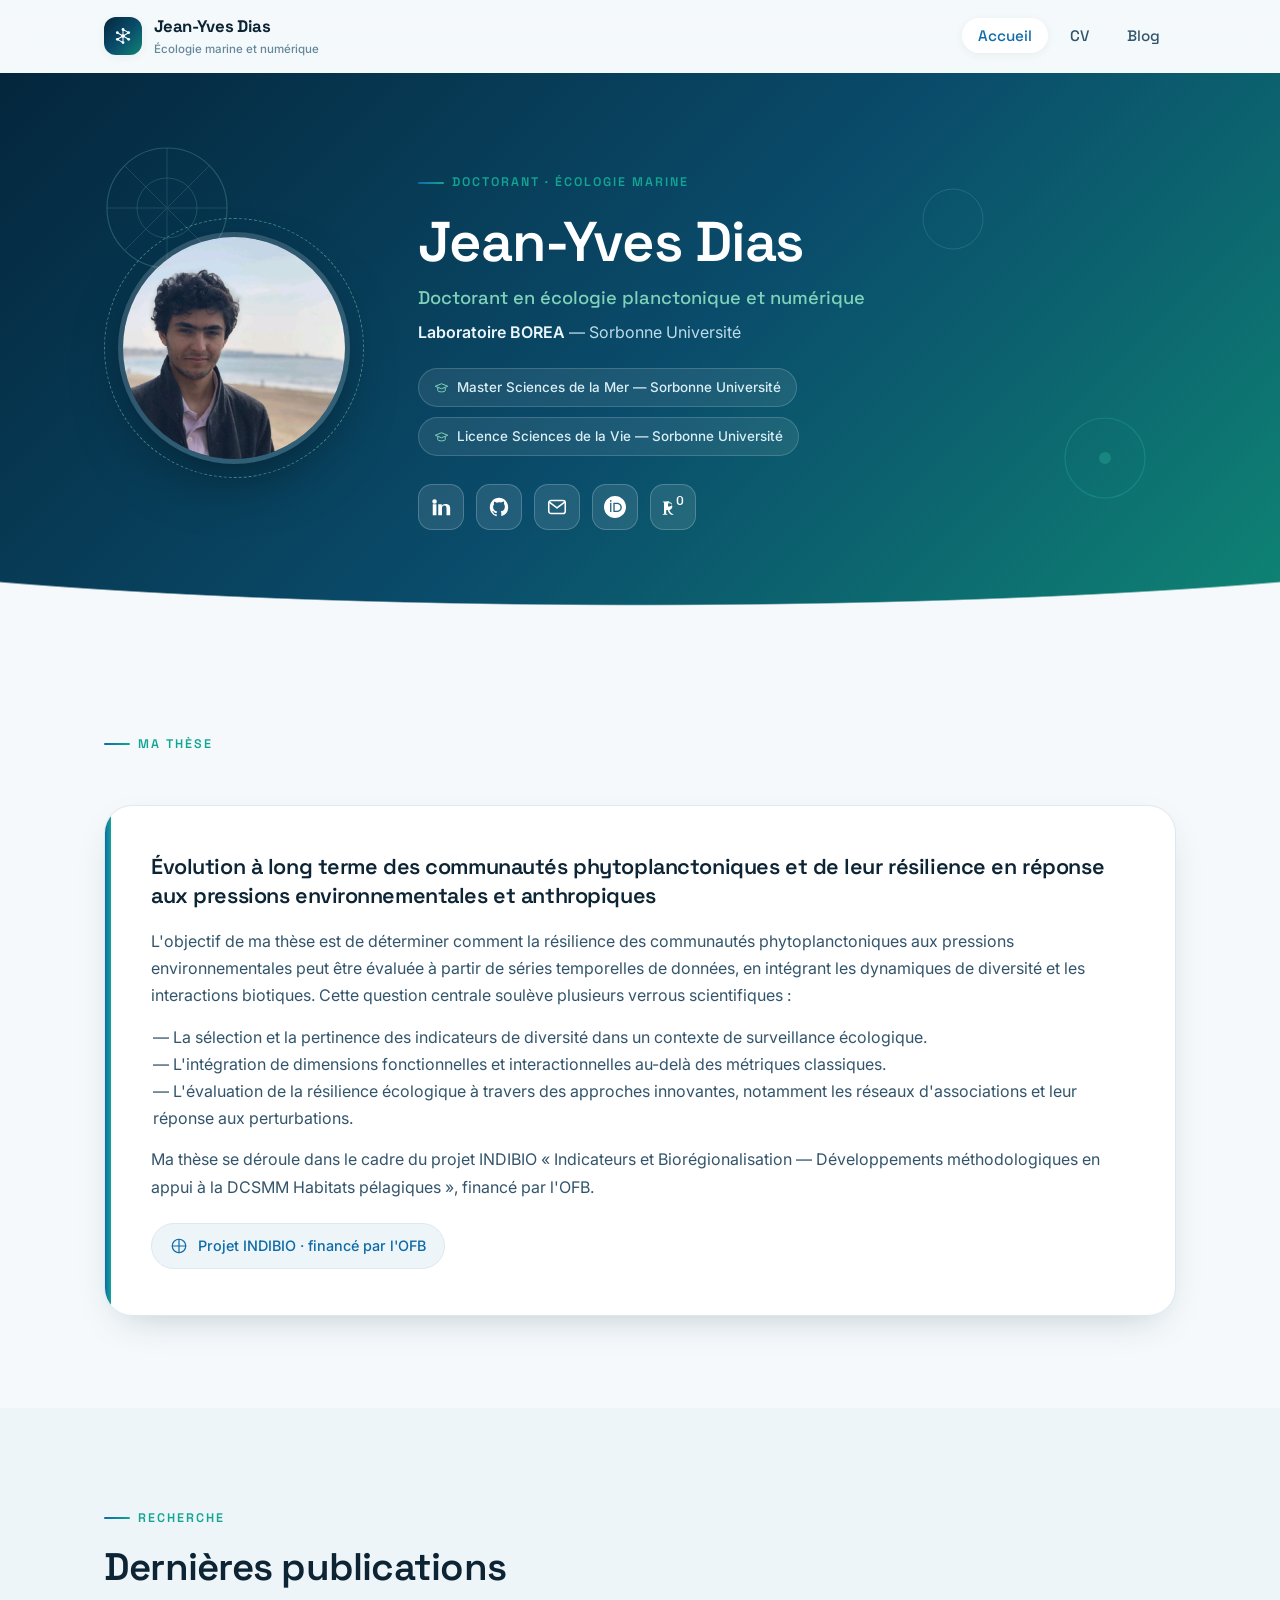
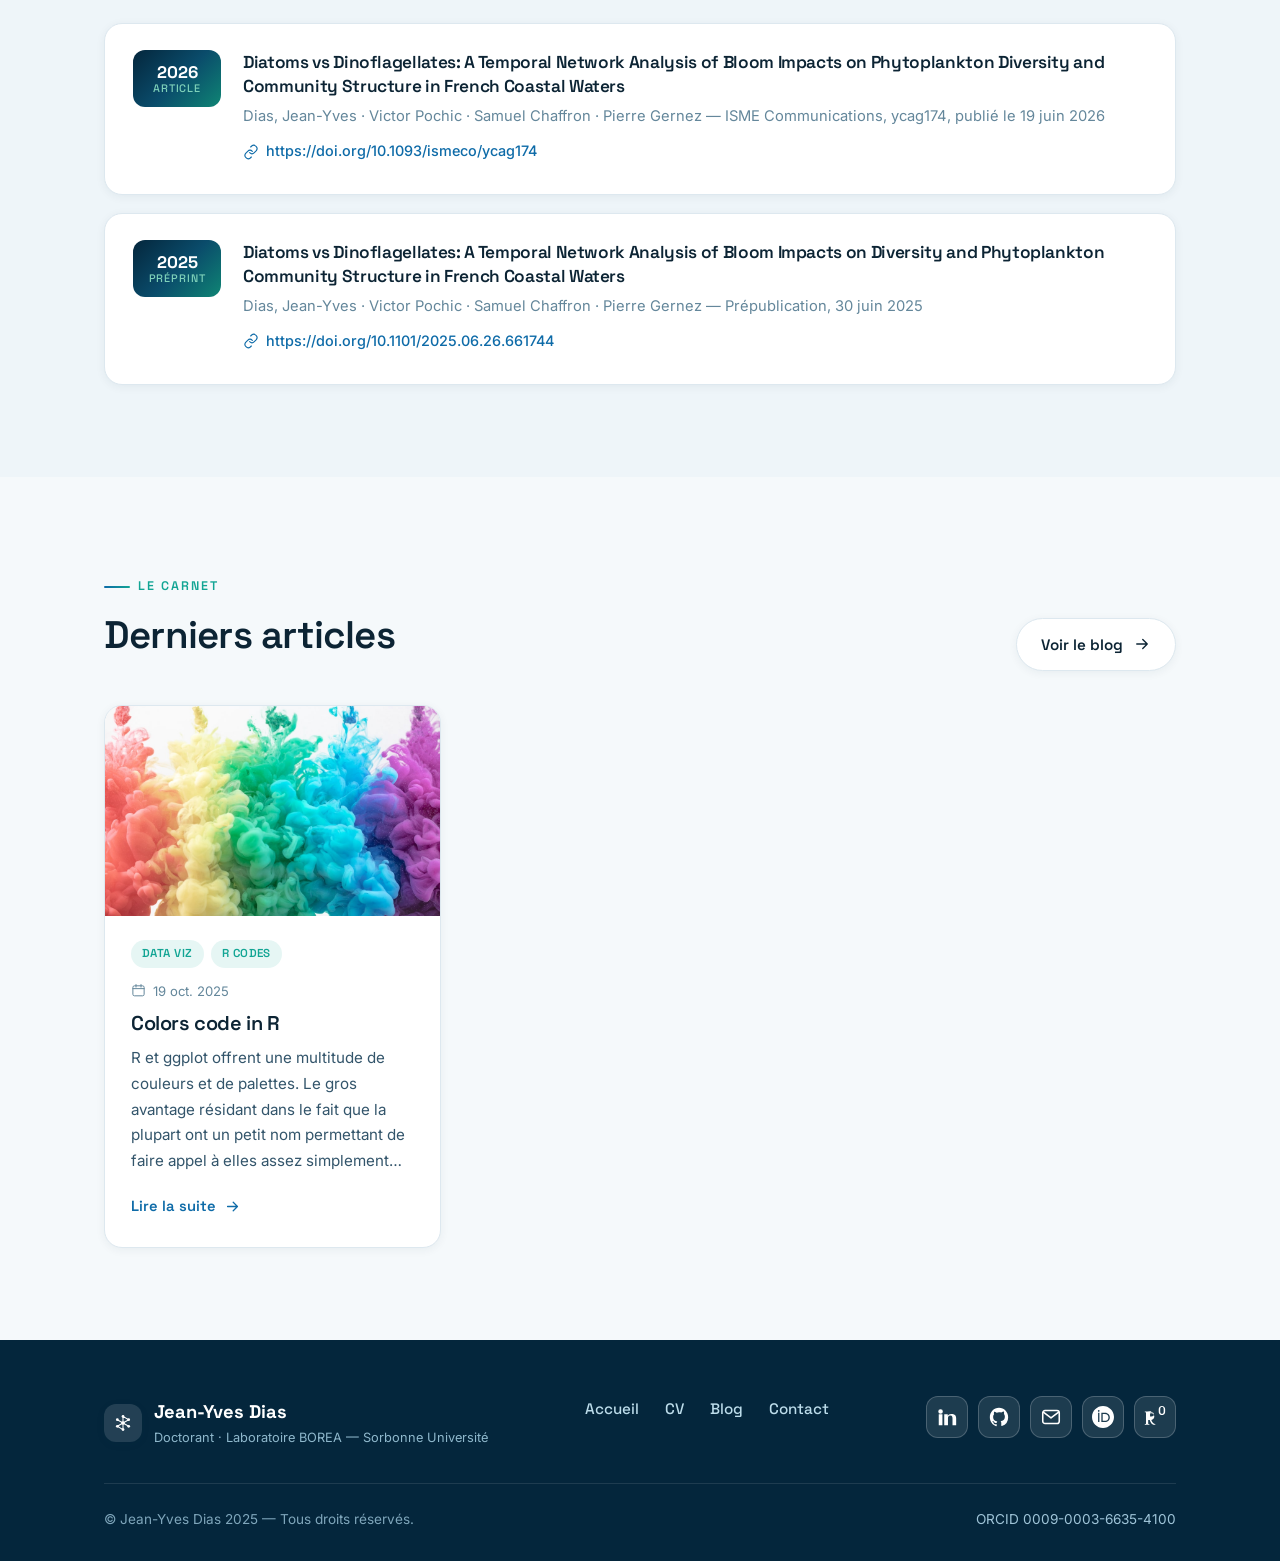
==== index.html @ b1b8c600 "update" ====
<!DOCTYPE html>
<html lang="fr">
<head>
  <meta charset="utf-8">
  <meta name="viewport" content="width=device-width, initial-scale=1.0">
  <title>Jean-Yves Dias — Écologie marine et numérique</title>
  <meta name="description" content="Jean-Yves Dias, doctorant au Laboratoire BOREA (Sorbonne Université). Recherche en écologie du phytoplancton : diversité, résilience et dynamiques des communautés phytoplanctoniques.">
  <meta name="keywords" content="phytoplancton, écologie marine, BOREA, Sorbonne Université, diversité, résilience, DCSMM, INDIBIO">
  <meta name="author" content="Jean-Yves Dias">
  <meta name="theme-color" content="#04263c">
  <meta property="og:title" content="Jean-Yves Dias — Écologie marine et numérique">
  <meta property="og:description" content="Doctorant au Laboratoire BOREA (Sorbonne Université) — écologie du phytoplancton.">
  <meta property="og:type" content="website">
  <meta property="og:image" content="images/Photo_DIAS_JY.png">
  <link rel="icon" href="images/Designer1.png">
  <script>document.documentElement.className = 'js';</script>
  <link rel="stylesheet" href="style.css">
  <script src="script.js" defer></script>
  <script type="application/ld+json">
  {
    "@context": "https://schema.org",
    "@type": "Person",
    "name": "Jean-Yves Dias",
    "jobTitle": "Doctorant en écologie planctonique et numérique",
    "affiliation": { "@type": "Organization", "name": "Laboratoire BOREA — Sorbonne Université" },
    "url": "https://orcid.org/0009-0003-6635-4100",
    "sameAs": [
      "https://www.linkedin.com/in/jean-yves-dias/",
      "https://www.researchgate.net/profile/Jean-Yves-Dias",
      "https://github.com/J-YDi",
      "https://orcid.org/0009-0003-6635-4100"
    ]
  }
  </script>
</head>
<body data-lang="fr">
  <!-- ===== Header ===== -->
  <header class="site-header">
    <div class="container">
      <nav class="nav" aria-label="Navigation principale">
        <a class="brand" href="index.html">
          <span class="brand__mark" aria-hidden="true">
            <svg viewBox="0 0 24 24" fill="none"><path d="M12 12 12 4.8M12 12 18.2 8.4M12 12 18.2 15.6M12 12 12 19.2M12 12 5.8 15.6M12 12 5.8 8.4M12 4.8 18.2 8.4M5.8 15.6 12 19.2" stroke="currentColor" stroke-width="1.1" stroke-linecap="round"/><g fill="currentColor"><circle cx="12" cy="12" r="2"/><circle cx="12" cy="4.8" r="1.5"/><circle cx="18.2" cy="8.4" r="1.5"/><circle cx="18.2" cy="15.6" r="1.5"/><circle cx="12" cy="19.2" r="1.5"/><circle cx="5.8" cy="15.6" r="1.5"/><circle cx="5.8" cy="8.4" r="1.5"/></g></svg>
          </span>
          <span>Jean-Yves Dias<small>Écologie marine et numérique</small></span>
        </a>
        <ul class="nav__links">
          <li><a href="index.html" class="is-active">Accueil</a></li>
          <li><a href="CV.html">CV</a></li>
          <li><a href="Accueil-Blog.html">Blog</a></li>
        </ul>
        <button class="nav__toggle" aria-label="Ouvrir le menu" aria-expanded="false"><span></span></button>
      </nav>
    </div>
  </header>

  <!-- ===== Hero ===== -->
  <section class="hero">
    <div class="hero__deco" aria-hidden="true">
      <svg width="180" height="180" viewBox="0 0 180 180" style="top:8%;left:6%"><circle cx="90" cy="90" r="60" fill="none" stroke="#7fd1b9" stroke-width="1.2" opacity=".5"/><circle cx="90" cy="90" r="30" fill="none" stroke="#7fd1b9" stroke-width="1" opacity=".4"/><g stroke="#7fd1b9" stroke-width="1" opacity=".35"><line x1="90" y1="30" x2="90" y2="150"/><line x1="30" y1="90" x2="150" y2="90"/><line x1="48" y1="48" x2="132" y2="132"/><line x1="132" y1="48" x2="48" y2="132"/></g></svg>
      <svg width="120" height="120" viewBox="0 0 120 120" style="top:58%;right:9%"><circle cx="60" cy="60" r="40" fill="none" stroke="#3fc9b6" stroke-width="1.2" opacity=".45"/><circle cx="60" cy="60" r="6" fill="#3fc9b6" opacity=".5"/></svg>
      <svg width="90" height="90" viewBox="0 0 90 90" style="top:18%;right:22%"><circle cx="45" cy="45" r="30" fill="none" stroke="#bcdcea" stroke-width="1" opacity=".3"/></svg>
    </div>
    <div class="container">
      <div class="hero-profile">
        <div class="hero-avatar">
          <span class="hero-avatar__ring" aria-hidden="true"></span>
          <img src="images/Photo_DIAS_JY.png" alt="Portrait de Jean-Yves Dias">
        </div>
        <div>
          <p class="eyebrow">Doctorant · Écologie marine</p>
          <h1 class="hero-name">Jean-Yves Dias</h1>
          <p class="hero-role">Doctorant en écologie planctonique et numérique</p>
          <p class="hero-affil"><strong>Laboratoire BOREA</strong> — Sorbonne Université</p>

          <div class="hero-badges">
            <span class="pill"><svg viewBox="0 0 24 24" fill="none"><path d="m22 10-10 4L2 10l10-4 10 4Z" stroke="currentColor" stroke-width="1.6" stroke-linejoin="round"/><path d="M6 12v5c0 1.1 2.7 2 6 2s6-.9 6-2v-5" stroke="currentColor" stroke-width="1.6" stroke-linejoin="round"/></svg>Master Sciences de la Mer — Sorbonne Université</span>
            <span class="pill"><svg viewBox="0 0 24 24" fill="none"><path d="m22 10-10 4L2 10l10-4 10 4Z" stroke="currentColor" stroke-width="1.6" stroke-linejoin="round"/><path d="M6 12v5c0 1.1 2.7 2 6 2s6-.9 6-2v-5" stroke="currentColor" stroke-width="1.6" stroke-linejoin="round"/></svg>Licence Sciences de la Vie — Sorbonne Université</span>
          </div>

          <div class="socials">
            <a class="social" href="https://www.linkedin.com/in/jean-yves-dias/" target="_blank" rel="noopener" aria-label="LinkedIn">
              <svg viewBox="0 0 24 24" fill="currentColor"><path d="M4.98 3.5a2.5 2.5 0 1 1 0 5 2.5 2.5 0 0 1 0-5ZM3 9h4v12H3V9Zm6 0h3.8v1.7h.05c.53-1 1.83-2.05 3.77-2.05C20.6 8.65 22 10.3 22 13.4V21h-4v-6.9c0-1.65-.03-3.77-2.3-3.77-2.3 0-2.65 1.8-2.65 3.65V21H9V9Z"/></svg>
            </a>
            <a class="social" href="https://github.com/J-YDi" target="_blank" rel="noopener" aria-label="GitHub">
              <svg viewBox="0 0 24 24" fill="currentColor"><path d="M12 2C6.48 2 2 6.58 2 12.25c0 4.53 2.87 8.37 6.84 9.73.5.1.68-.22.68-.49 0-.24-.01-.87-.01-1.71-2.78.62-3.37-1.37-3.37-1.37-.45-1.18-1.11-1.49-1.11-1.49-.91-.64.07-.62.07-.62 1 .07 1.53 1.06 1.53 1.06.89 1.56 2.34 1.11 2.91.85.09-.66.35-1.11.63-1.37-2.22-.26-4.56-1.14-4.56-5.06 0-1.12.39-2.03 1.03-2.75-.1-.26-.45-1.3.1-2.71 0 0 .84-.28 2.75 1.05A9.3 9.3 0 0 1 12 6.84c.85 0 1.71.12 2.51.34 1.91-1.33 2.75-1.05 2.75-1.05.55 1.41.2 2.45.1 2.71.64.72 1.03 1.63 1.03 2.75 0 3.93-2.34 4.79-4.57 5.05.36.32.68.94.68 1.9 0 1.37-.01 2.48-.01 2.82 0 .27.18.6.69.49A10.02 10.02 0 0 0 22 12.25C22 6.58 17.52 2 12 2Z"/></svg>
            </a>
            <a class="social" href="mailto:jean-yves.dias@sorbonne-universite.fr" aria-label="E-mail">
              <svg viewBox="0 0 24 24" fill="none"><rect x="3" y="5" width="18" height="14" rx="2.5" stroke="currentColor" stroke-width="1.7"/><path d="m4 7 8 6 8-6" stroke="currentColor" stroke-width="1.7" stroke-linecap="round" stroke-linejoin="round"/></svg>
            </a>
            <a class="social" href="https://orcid.org/0009-0003-6635-4100" target="_blank" rel="noopener" aria-label="ORCID">
              <svg viewBox="0 0 24 24" fill="currentColor" aria-hidden="true"><path d="M12 0C5.372 0 0 5.372 0 12s5.372 12 12 12 12-5.372 12-12S18.628 0 12 0zM7.369 4.378c.525 0 .947.431.947.947s-.422.947-.947.947a.95.95 0 0 1-.947-.947c0-.525.422-.947.947-.947zm-.722 3.038h1.444v10.041H6.647V7.416zm3.562 0h3.9c3.712 0 5.344 2.653 5.344 5.025 0 2.578-2.016 5.025-5.325 5.025h-3.919V7.416zm1.444 1.303v7.444h2.297c3.272 0 4.022-2.484 4.022-3.722 0-2.016-1.284-3.722-4.097-3.722h-2.222z"/></svg>
            </a>
            <a class="social" href="https://www.researchgate.net/profile/Jean-Yves-Dias?ev=hdr_xprf" target="_blank" rel="noopener" aria-label="ResearchGate">
              <svg viewBox="0 0 24 24" fill="currentColor" aria-hidden="true"><path d="M19.586 0c-.818 0-1.508.19-2.073.565-.563.377-.97.936-1.213 1.68a3.19 3.19 0 0 0-.112.437 8.16 8.16 0 0 0-.078.53 8.6 8.6 0 0 0-.05.727c-.01.282-.013.621-.013 1.016 0 .396.004.735.014 1.017.01.281.027.523.05.727.023.203.049.38.078.529.029.15.066.295.112.437.243.744.65 1.303 1.213 1.68.565.375 1.255.564 2.073.564.786 0 1.46-.19 2.02-.564.563-.377.97-.936 1.213-1.68a3.19 3.19 0 0 0 .112-.437c.03-.149.056-.326.078-.53.023-.203.04-.445.05-.726.01-.282.014-.621.014-1.017 0-.395-.004-.734-.014-1.016a8.6 8.6 0 0 0-.05-.727 8.16 8.16 0 0 0-.078-.53 3.19 3.19 0 0 0-.112-.436c-.243-.744-.65-1.303-1.213-1.68C21.046.189 20.372 0 19.586 0zm0 1.155c.5 0 .885.11 1.16.328.274.218.47.558.577 1.02.04.169.07.36.09.575.02.213.033.462.04.745.007.283.01.607.01.973 0 .366-.003.69-.01.973-.007.283-.02.532-.04.745-.02.215-.05.406-.09.575-.107.462-.303.802-.577 1.02-.275.218-.66.328-1.16.328-.5 0-.885-.11-1.16-.328-.274-.218-.47-.558-.577-1.02a3.4 3.4 0 0 1-.09-.575 12 12 0 0 1-.04-.745 40 40 0 0 1-.01-.973c0-.366.003-.69.01-.973.007-.283.02-.532.04-.745.02-.215.05-.406.09-.575.107-.462.303-.802.577-1.02.275-.218.66-.328 1.16-.328zM8.217 5.836c-1.69 0-3.036.086-4.297.086-1.146 0-2.291 0-3.007-.029l-.028.029v.831c.831.029 1.29.057 1.29.717v11.526c0 .66-.459.688-1.29.717v.831h4.984v-.831c-.831-.029-1.29-.057-1.29-.717V15.31c.516.028 1.204.028 1.663.028.315 1.146.859 2.32 1.518 3.237.802 1.088 1.834 1.949 3.466 1.949.373 0 .802-.057 1.088-.144v-.86c-.171.028-.343.028-.487.028-.859 0-1.518-.487-2.148-1.29-.688-.86-1.29-2.005-1.72-3.036 1.925-.401 3.294-1.632 3.294-3.782 0-2.464-2.005-3.723-4.83-3.723zm-.056.918c1.69 0 2.653.774 2.653 2.32 0 1.547-.917 2.464-2.826 2.464-.545 0-1.06 0-1.376-.029V6.897c.315-.086.888-.143 1.549-.143z"/></svg>
            </a>
          </div>
        </div>
      </div>
    </div>
  </section>

  <!-- ===== Thèse ===== -->
  <section class="section" id="these">
    <div class="container">
      <div class="reveal" style="margin-bottom:34px">
        <p class="eyebrow">Ma thèse</p>
      </div>
      <div class="feature-card reveal">
        <h3>Évolution à long terme des communautés phytoplanctoniques et de leur résilience en réponse aux pressions environnementales et anthropiques</h3>
        <p>L'objectif de ma thèse est de déterminer comment la résilience des communautés phytoplanctoniques aux pressions environnementales peut être évaluée à partir de séries temporelles de données, en intégrant les dynamiques de diversité et les interactions biotiques. Cette question centrale soulève plusieurs verrous scientifiques :</p>
        <p style="margin-left:2px">— La sélection et la pertinence des indicateurs de diversité dans un contexte de surveillance écologique.<br>
        — L'intégration de dimensions fonctionnelles et interactionnelles au-delà des métriques classiques.<br>
        — L'évaluation de la résilience écologique à travers des approches innovantes, notamment les réseaux d'associations et leur réponse aux perturbations.</p>
        <p>Ma thèse se déroule dans le cadre du projet INDIBIO « Indicateurs et Biorégionalisation — Développements méthodologiques en appui à la DCSMM Habitats pélagiques », financé par l'OFB.</p>
        <span class="project-tag">
          <svg viewBox="0 0 24 24" fill="none"><path d="M12 3v18M3 12h18" stroke="currentColor" stroke-width="1.6" stroke-linecap="round"/><circle cx="12" cy="12" r="9" stroke="currentColor" stroke-width="1.6"/></svg>
          Projet INDIBIO · financé par l'OFB
        </span>
      </div>
    </div>
  </section>

  <!-- ===== Publications ===== -->
  <section class="section section--alt" id="publications">
    <div class="container">
      <div class="reveal" style="margin-bottom:34px">
        <p class="eyebrow">Recherche</p>
        <h2 class="section-title">Dernières publications</h2>
      </div>
      <div class="pub-list">
        <article class="pub reveal">
          <div class="pub__year">2026<span>Article</span></div>
          <div>
            <h3 class="pub__title">Diatoms vs Dinoflagellates: A Temporal Network Analysis of Bloom Impacts on Phytoplankton Diversity and Community Structure in French Coastal Waters</h3>
            <p class="pub__meta">Dias, Jean-Yves · Victor Pochic · Samuel Chaffron · Pierre Gernez — ISME Communications, ycag174, publié le 19 juin 2026</p>
            <a class="pub__doi" href="https://doi.org/10.1093/ismeco/ycag174" target="_blank" rel="noopener">
              <svg viewBox="0 0 24 24" fill="none"><path d="M10 13a5 5 0 0 0 7 0l3-3a5 5 0 0 0-7-7l-1.5 1.5" stroke="currentColor" stroke-width="1.7" stroke-linecap="round" stroke-linejoin="round"/><path d="M14 11a5 5 0 0 0-7 0l-3 3a5 5 0 0 0 7 7l1.5-1.5" stroke="currentColor" stroke-width="1.7" stroke-linecap="round" stroke-linejoin="round"/></svg>
              https://doi.org/10.1093/ismeco/ycag174
            </a>
          </div>
        </article>
        <article class="pub reveal">
          <div class="pub__year">2025<span>Préprint</span></div>
          <div>
            <h3 class="pub__title">Diatoms vs Dinoflagellates: A Temporal Network Analysis of Bloom Impacts on Diversity and Phytoplankton Community Structure in French Coastal Waters</h3>
            <p class="pub__meta">Dias, Jean-Yves · Victor Pochic · Samuel Chaffron · Pierre Gernez — Prépublication, 30 juin 2025</p>
            <a class="pub__doi" href="https://doi.org/10.1101/2025.06.26.661744" target="_blank" rel="noopener">
              <svg viewBox="0 0 24 24" fill="none"><path d="M10 13a5 5 0 0 0 7 0l3-3a5 5 0 0 0-7-7l-1.5 1.5" stroke="currentColor" stroke-width="1.7" stroke-linecap="round" stroke-linejoin="round"/><path d="M14 11a5 5 0 0 0-7 0l-3 3a5 5 0 0 0 7 7l1.5-1.5" stroke="currentColor" stroke-width="1.7" stroke-linecap="round" stroke-linejoin="round"/></svg>
              https://doi.org/10.1101/2025.06.26.661744
            </a>
          </div>
        </article>
      </div>
    </div>
  </section>

  <!-- ===== Derniers articles ===== -->
  <section class="section" id="articles">
    <div class="container">
      <div class="reveal" style="display:flex;flex-wrap:wrap;gap:18px;justify-content:space-between;align-items:flex-end;margin-bottom:34px">
        <div>
          <p class="eyebrow">Le carnet</p>
          <h2 class="section-title">Derniers articles</h2>
        </div>
        <a class="btn btn--ghost" href="Accueil-Blog.html">Voir le blog
          <svg viewBox="0 0 24 24" fill="none"><path d="M5 12h14M13 6l6 6-6 6" stroke="currentColor" stroke-width="1.8" stroke-linecap="round" stroke-linejoin="round"/></svg>
        </a>
      </div>
      <div class="blog-grid">
        <article class="post-card reveal">
          <a class="post-card__media" href="blog/colors-code-in-r.html">
            <img src="images/photo-1558470598-a5dda9640f68.jpeg" alt="Palette de couleurs">
          </a>
          <div class="post-card__body">
            <div class="post-card__tags"><span class="tag">Data viz</span><span class="tag">R codes</span></div>
            <p class="post-card__date">
              <svg viewBox="0 0 24 24" fill="none"><rect x="3" y="4.5" width="18" height="16" rx="2.5" stroke="currentColor" stroke-width="1.6"/><path d="M3 9h18M8 2.5v4M16 2.5v4" stroke="currentColor" stroke-width="1.6" stroke-linecap="round"/></svg>
              19 oct. 2025
            </p>
            <h3><a href="blog/colors-code-in-r.html">Colors code in R</a></h3>
            <p class="post-card__excerpt">R et ggplot offrent une multitude de couleurs et de palettes. Le gros avantage résidant dans le fait que la plupart ont un petit nom permettant de faire appel à elles assez simplement…</p>
            <a class="post-card__more" href="blog/colors-code-in-r.html">Lire la suite
              <svg viewBox="0 0 24 24" fill="none"><path d="M5 12h14M13 6l6 6-6 6" stroke="currentColor" stroke-width="1.8" stroke-linecap="round" stroke-linejoin="round"/></svg>
            </a>
          </div>
        </article>
      </div>
    </div>
  </section>

  <!-- ===== Footer ===== -->
  <footer class="site-footer">
    <div class="container">
      <div class="footer-top">
        <div>
          <div class="footer-brand">
            <span class="brand__mark" aria-hidden="true">
              <svg viewBox="0 0 24 24" fill="none"><path d="M12 12 12 4.8M12 12 18.2 8.4M12 12 18.2 15.6M12 12 12 19.2M12 12 5.8 15.6M12 12 5.8 8.4M12 4.8 18.2 8.4M5.8 15.6 12 19.2" stroke="currentColor" stroke-width="1.1" stroke-linecap="round"/><g fill="currentColor"><circle cx="12" cy="12" r="2"/><circle cx="12" cy="4.8" r="1.5"/><circle cx="18.2" cy="8.4" r="1.5"/><circle cx="18.2" cy="15.6" r="1.5"/><circle cx="12" cy="19.2" r="1.5"/><circle cx="5.8" cy="15.6" r="1.5"/><circle cx="5.8" cy="8.4" r="1.5"/></g></svg>
            </span>
            <span>Jean-Yves Dias<small>Doctorant · Laboratoire BOREA — Sorbonne Université</small></span>
          </div>
        </div>
        <nav class="footer-nav" aria-label="Pied de page">
          <a href="index.html">Accueil</a>
          <a href="CV.html">CV</a>
          <a href="Accueil-Blog.html">Blog</a>
          <a href="mailto:jean-yves.dias@sorbonne-universite.fr">Contact</a>
        </nav>
        <div class="footer-socials">
          <a class="social" href="https://www.linkedin.com/in/jean-yves-dias/" target="_blank" rel="noopener" aria-label="LinkedIn"><svg viewBox="0 0 24 24" fill="currentColor"><path d="M4.98 3.5a2.5 2.5 0 1 1 0 5 2.5 2.5 0 0 1 0-5ZM3 9h4v12H3V9Zm6 0h3.8v1.7h.05c.53-1 1.83-2.05 3.77-2.05C20.6 8.65 22 10.3 22 13.4V21h-4v-6.9c0-1.65-.03-3.77-2.3-3.77-2.3 0-2.65 1.8-2.65 3.65V21H9V9Z"/></svg></a>
          <a class="social" href="https://github.com/J-YDi" target="_blank" rel="noopener" aria-label="GitHub"><svg viewBox="0 0 24 24" fill="currentColor"><path d="M12 2C6.48 2 2 6.58 2 12.25c0 4.53 2.87 8.37 6.84 9.73.5.1.68-.22.68-.49 0-.24-.01-.87-.01-1.71-2.78.62-3.37-1.37-3.37-1.37-.45-1.18-1.11-1.49-1.11-1.49-.91-.64.07-.62.07-.62 1 .07 1.53 1.06 1.53 1.06.89 1.56 2.34 1.11 2.91.85.09-.66.35-1.11.63-1.37-2.22-.26-4.56-1.14-4.56-5.06 0-1.12.39-2.03 1.03-2.75-.1-.26-.45-1.3.1-2.71 0 0 .84-.28 2.75 1.05A9.3 9.3 0 0 1 12 6.84c.85 0 1.71.12 2.51.34 1.91-1.33 2.75-1.05 2.75-1.05.55 1.41.2 2.45.1 2.71.64.72 1.03 1.63 1.03 2.75 0 3.93-2.34 4.79-4.57 5.05.36.32.68.94.68 1.9 0 1.37-.01 2.48-.01 2.82 0 .27.18.6.69.49A10.02 10.02 0 0 0 22 12.25C22 6.58 17.52 2 12 2Z"/></svg></a>
          <a class="social" href="mailto:jean-yves.dias@sorbonne-universite.fr" aria-label="E-mail"><svg viewBox="0 0 24 24" fill="none"><rect x="3" y="5" width="18" height="14" rx="2.5" stroke="currentColor" stroke-width="1.7"/><path d="m4 7 8 6 8-6" stroke="currentColor" stroke-width="1.7" stroke-linecap="round" stroke-linejoin="round"/></svg></a>
          <a class="social" href="https://orcid.org/0009-0003-6635-4100" target="_blank" rel="noopener" aria-label="ORCID"><svg viewBox="0 0 24 24" fill="currentColor" aria-hidden="true"><path d="M12 0C5.372 0 0 5.372 0 12s5.372 12 12 12 12-5.372 12-12S18.628 0 12 0zM7.369 4.378c.525 0 .947.431.947.947s-.422.947-.947.947a.95.95 0 0 1-.947-.947c0-.525.422-.947.947-.947zm-.722 3.038h1.444v10.041H6.647V7.416zm3.562 0h3.9c3.712 0 5.344 2.653 5.344 5.025 0 2.578-2.016 5.025-5.325 5.025h-3.919V7.416zm1.444 1.303v7.444h2.297c3.272 0 4.022-2.484 4.022-3.722 0-2.016-1.284-3.722-4.097-3.722h-2.222z"/></svg></a>
          <a class="social" href="https://www.researchgate.net/profile/Jean-Yves-Dias?ev=hdr_xprf" target="_blank" rel="noopener" aria-label="ResearchGate"><svg viewBox="0 0 24 24" fill="currentColor" aria-hidden="true"><path d="M19.586 0c-.818 0-1.508.19-2.073.565-.563.377-.97.936-1.213 1.68a3.19 3.19 0 0 0-.112.437 8.16 8.16 0 0 0-.078.53 8.6 8.6 0 0 0-.05.727c-.01.282-.013.621-.013 1.016 0 .396.004.735.014 1.017.01.281.027.523.05.727.023.203.049.38.078.529.029.15.066.295.112.437.243.744.65 1.303 1.213 1.68.565.375 1.255.564 2.073.564.786 0 1.46-.19 2.02-.564.563-.377.97-.936 1.213-1.68a3.19 3.19 0 0 0 .112-.437c.03-.149.056-.326.078-.53.023-.203.04-.445.05-.726.01-.282.014-.621.014-1.017 0-.395-.004-.734-.014-1.016a8.6 8.6 0 0 0-.05-.727 8.16 8.16 0 0 0-.078-.53 3.19 3.19 0 0 0-.112-.436c-.243-.744-.65-1.303-1.213-1.68C21.046.189 20.372 0 19.586 0zm0 1.155c.5 0 .885.11 1.16.328.274.218.47.558.577 1.02.04.169.07.36.09.575.02.213.033.462.04.745.007.283.01.607.01.973 0 .366-.003.69-.01.973-.007.283-.02.532-.04.745-.02.215-.05.406-.09.575-.107.462-.303.802-.577 1.02-.275.218-.66.328-1.16.328-.5 0-.885-.11-1.16-.328-.274-.218-.47-.558-.577-1.02a3.4 3.4 0 0 1-.09-.575 12 12 0 0 1-.04-.745 40 40 0 0 1-.01-.973c0-.366.003-.69.01-.973.007-.283.02-.532.04-.745.02-.215.05-.406.09-.575.107-.462.303-.802.577-1.02.275-.218.66-.328 1.16-.328zM8.217 5.836c-1.69 0-3.036.086-4.297.086-1.146 0-2.291 0-3.007-.029l-.028.029v.831c.831.029 1.29.057 1.29.717v11.526c0 .66-.459.688-1.29.717v.831h4.984v-.831c-.831-.029-1.29-.057-1.29-.717V15.31c.516.028 1.204.028 1.663.028.315 1.146.859 2.32 1.518 3.237.802 1.088 1.834 1.949 3.466 1.949.373 0 .802-.057 1.088-.144v-.86c-.171.028-.343.028-.487.028-.859 0-1.518-.487-2.148-1.29-.688-.86-1.29-2.005-1.72-3.036 1.925-.401 3.294-1.632 3.294-3.782 0-2.464-2.005-3.723-4.83-3.723zm-.056.918c1.69 0 2.653.774 2.653 2.32 0 1.547-.917 2.464-2.826 2.464-.545 0-1.06 0-1.376-.029V6.897c.315-.086.888-.143 1.549-.143z"/></svg></a>
        </div>
      </div>
      <div class="footer-bottom">
        <p>© Jean-Yves Dias 2025 — Tous droits réservés.</p>
        <p><a href="https://orcid.org/0009-0003-6635-4100" target="_blank" rel="noopener">ORCID 0009-0003-6635-4100</a></p>
      </div>
    </div>
  </footer>
</body>
</html>
---- style.css ----
/* =========================================================================
   Jean-Yves Dias — Phytoplankton ecology researcher
   Modern design system · marine / plankton visual identity
   ========================================================================= */

/* ------- Fonts ------- */
@import url('https://fonts.googleapis.com/css2?family=Space+Grotesk:wght@400;500;600;700&family=Inter:ital,wght@0,300;0,400;0,500;0,600;0,700;1,400&display=swap');

/* ------- Design tokens ------- */
:root {
  --deep:        #04263c;
  --deep-2:      #073b55;
  --ocean:       #0e6ba8;
  --ocean-soft:  #1b84c4;
  --teal:        #12a594;
  --teal-soft:   #3fc9b6;
  --bloom:       #7fd1b9;
  --sand:        #eaf3f7;

  --bg:          #f5f9fb;
  --surface:     #ffffff;
  --surface-2:   #eef5f9;
  --line:        #dde8ef;

  --ink:         #0c2434;
  --ink-2:       #33556b;
  --muted:       #64879b;

  --grad-deep:   linear-gradient(135deg, #04263c 0%, #0a4c6b 52%, #0f8574 100%);
  --grad-line:   linear-gradient(90deg, var(--ocean), var(--teal));

  --radius:      18px;
  --radius-sm:   12px;
  --radius-lg:   28px;

  --shadow-sm:   0 2px 10px rgba(9, 45, 66, .06);
  --shadow:      0 14px 40px -18px rgba(9, 45, 66, .28);
  --shadow-lg:   0 30px 70px -30px rgba(6, 40, 62, .45);

  --container:   1120px;
  --ease:        cubic-bezier(.22, .61, .36, 1);

  --font-body:   'Inter', system-ui, -apple-system, 'Segoe UI', Roboto, sans-serif;
  --font-head:   'Space Grotesk', var(--font-body);
}

/* ------- Reset ------- */
*, *::before, *::after { box-sizing: border-box; margin: 0; padding: 0; }

html { scroll-behavior: smooth; -webkit-text-size-adjust: 100%; }

body {
  font-family: var(--font-body);
  color: var(--ink);
  background: var(--bg);
  line-height: 1.7;
  font-size: 16px;
  -webkit-font-smoothing: antialiased;
  text-rendering: optimizeLegibility;
  overflow-x: hidden;
}

img { max-width: 100%; display: block; }
a { color: var(--ocean); text-decoration: none; transition: color .2s var(--ease); }
a:hover { color: var(--teal); }
ul { list-style: none; }

h1, h2, h3, h4 { font-family: var(--font-head); font-weight: 600; line-height: 1.15; color: var(--ink); letter-spacing: -0.02em; }

::selection { background: var(--teal-soft); color: #04263c; }

/* ------- Layout helpers ------- */
.container { width: 100%; max-width: var(--container); margin-inline: auto; padding-inline: 24px; }

.section { padding: 92px 0; position: relative; }
.section--tight { padding: 64px 0; }
.section--alt { background: var(--surface-2); }

.eyebrow {
  display: inline-flex; align-items: center; gap: 8px;
  font-family: var(--font-head); font-weight: 600;
  font-size: .78rem; letter-spacing: .16em; text-transform: uppercase;
  color: var(--teal);
  margin-bottom: 16px;
}
.eyebrow::before {
  content: ""; width: 26px; height: 2px; border-radius: 2px;
  background: var(--grad-line);
}

.section-title { font-size: clamp(1.7rem, 3.4vw, 2.4rem); margin-bottom: 14px; }
.section-lead { color: var(--ink-2); max-width: 58ch; font-size: 1.05rem; }

/* ------- Header / nav ------- */
.site-header {
  position: sticky; top: 0; z-index: 50;
  background: rgba(245, 249, 251, .82);
  backdrop-filter: blur(14px); -webkit-backdrop-filter: blur(14px);
  border-bottom: 1px solid transparent;
  transition: border-color .3s var(--ease), background .3s var(--ease);
}
.site-header.is-scrolled {
  border-bottom-color: var(--line);
  background: rgba(245, 249, 251, .92);
}
.nav {
  display: flex; align-items: center; justify-content: space-between;
  height: 72px;
}
.brand { display: flex; align-items: center; gap: 12px; font-family: var(--font-head); font-weight: 700; font-size: 1.05rem; color: var(--ink); letter-spacing: -.01em; }
.brand:hover { color: var(--ink); }
.brand__mark {
  width: 38px; height: 38px; border-radius: 12px;
  display: grid; place-items: center;
  background: var(--grad-deep); color: #fff;
  box-shadow: var(--shadow-sm);
}
.brand__mark svg { width: 22px; height: 22px; }
.brand small { display: block; font-family: var(--font-body); font-weight: 500; font-size: .72rem; color: var(--muted); letter-spacing: 0; }

.nav__links { display: flex; align-items: center; gap: 6px; }
.nav__links a {
  font-family: var(--font-head); font-weight: 500; font-size: .95rem;
  color: var(--ink-2); padding: 8px 16px; border-radius: 999px;
  transition: color .2s var(--ease), background .2s var(--ease);
}
.nav__links a:hover { color: var(--ocean); background: var(--surface-2); }
.nav__links a.is-active { color: var(--ocean); background: var(--surface); box-shadow: var(--shadow-sm); }

.nav__toggle {
  display: none; width: 44px; height: 44px; border: 1px solid var(--line);
  background: var(--surface); border-radius: 12px; cursor: pointer;
  align-items: center; justify-content: center;
}
.nav__toggle span, .nav__toggle span::before, .nav__toggle span::after {
  content: ""; display: block; width: 20px; height: 2px; border-radius: 2px;
  background: var(--ink); transition: transform .3s var(--ease), opacity .2s var(--ease);
}
.nav__toggle span::before { transform: translateY(-6px); }
.nav__toggle span::after { transform: translateY(4px); }
.nav.is-open .nav__toggle span { background: transparent; }
.nav.is-open .nav__toggle span::before { transform: rotate(45deg); }
.nav.is-open .nav__toggle span::after { transform: rotate(-45deg) translateY(-1px); }

/* ------- Buttons ------- */
.btn {
  display: inline-flex; align-items: center; gap: 10px;
  font-family: var(--font-head); font-weight: 600; font-size: .95rem;
  padding: 13px 24px; border-radius: 999px; cursor: pointer;
  border: 1px solid transparent; transition: transform .25s var(--ease), box-shadow .25s var(--ease), background .25s var(--ease), color .2s var(--ease);
  white-space: nowrap;
}
.btn svg { width: 18px; height: 18px; }
.btn--primary { background: var(--grad-deep); color: #fff; box-shadow: var(--shadow); }
.btn--primary:hover { color: #fff; transform: translateY(-2px); box-shadow: var(--shadow-lg); }
.btn--ghost { background: var(--surface); color: var(--ink); border-color: var(--line); box-shadow: var(--shadow-sm); }
.btn--ghost:hover { color: var(--ocean); transform: translateY(-2px); border-color: var(--teal-soft); }
.btn--light { background: rgba(255,255,255,.14); color: #fff; border-color: rgba(255,255,255,.28); backdrop-filter: blur(6px); }
.btn--light:hover { color: #04263c; background: #fff; transform: translateY(-2px); }

/* ------- Hero ------- */
.hero {
  position: relative; overflow: hidden;
  background: var(--grad-deep); color: #eaf6fb;
  padding: 92px 0 104px;
}
.hero::after {
  content: ""; position: absolute; left: 0; right: 0; bottom: -1px; height: 120px;
  background:
    radial-gradient(120% 120% at 50% 0, transparent 62%, var(--bg) 63%);
}
.hero__deco { position: absolute; inset: 0; opacity: .5; pointer-events: none; }
.hero__deco svg { position: absolute; }
.hero .container { position: relative; z-index: 2; }

.hero-profile { display: grid; grid-template-columns: 260px 1fr; gap: 54px; align-items: center; }
.hero-avatar { position: relative; justify-self: center; }
.hero-avatar img {
  width: 232px; height: 232px; object-fit: cover; border-radius: 50%;
  border: 5px solid rgba(255,255,255,.16);
  box-shadow: 0 24px 60px -20px rgba(0,0,0,.55);
}
.hero-avatar__ring {
  position: absolute; inset: -14px; border-radius: 50%;
  border: 1.5px dashed rgba(127, 209, 185, .5);
  animation: spin 40s linear infinite;
}
@keyframes spin { to { transform: rotate(360deg); } }

.hero-name { font-size: clamp(2.3rem, 5vw, 3.5rem); color: #fff; margin-bottom: 8px; }
.hero-role { font-family: var(--font-head); font-weight: 500; font-size: 1.15rem; color: var(--bloom); margin-bottom: 6px; }
.hero-affil { color: #bcdcea; font-size: 1rem; margin-bottom: 22px; }
.hero-affil strong { color: #eaf6fb; font-weight: 600; }

.hero-badges { display: flex; flex-wrap: wrap; gap: 10px; margin-bottom: 28px; }
.pill {
  display: inline-flex; align-items: center; gap: 8px;
  padding: 7px 15px; border-radius: 999px; font-size: .84rem; font-weight: 500;
  background: rgba(255,255,255,.08); border: 1px solid rgba(255,255,255,.16); color: #daeef6;
}
.pill svg { width: 15px; height: 15px; color: var(--bloom); }

/* social row */
.socials { display: flex; flex-wrap: wrap; gap: 12px; }
.social {
  width: 46px; height: 46px; border-radius: 14px;
  display: grid; place-items: center;
  background: rgba(255,255,255,.1); border: 1px solid rgba(255,255,255,.2);
  transition: transform .25s var(--ease), background .25s var(--ease);
}
.social:hover { transform: translateY(-3px); background: #fff; }
.social svg { width: 22px; height: 22px; color: #fff; transition: color .2s var(--ease); }
.social:hover svg { color: var(--ocean); }
.social img { width: 24px; height: 24px; object-fit: contain; }

/* generic page hero (CV / blog) */
.page-hero { position: relative; overflow: hidden; background: var(--grad-deep); color: #eaf6fb; padding: 84px 0 92px; text-align: center; }
.page-hero--compact { padding: 54px 0 66px; }
.section--flush { padding-top: 44px; }
.page-hero::after { content:""; position:absolute; left:0; right:0; bottom:-1px; height:110px; background: radial-gradient(120% 120% at 50% 0, transparent 62%, var(--bg) 63%); }
.page-hero .container { position: relative; z-index: 2; }
.page-hero .eyebrow { color: var(--bloom); justify-content: center; }
.page-hero h1 { color: #fff; font-size: clamp(2.2rem, 5vw, 3.2rem); }
.page-hero p { color: #bcdcea; max-width: 60ch; margin: 14px auto 0; }
.page-hero__actions { margin-top: 30px; display: flex; gap: 14px; justify-content: center; flex-wrap: wrap; }

/* ------- Cards & content ------- */
.card {
  background: var(--surface); border: 1px solid var(--line); border-radius: var(--radius);
  padding: 30px; box-shadow: var(--shadow-sm);
  transition: transform .3s var(--ease), box-shadow .3s var(--ease), border-color .3s var(--ease);
}
.card:hover { transform: translateY(-4px); box-shadow: var(--shadow); border-color: var(--teal-soft); }

.grid { display: grid; gap: 28px; }
.grid--2 { grid-template-columns: repeat(2, 1fr); }
.grid--3 { grid-template-columns: repeat(3, 1fr); }

/* feature / thesis */
.feature-card {
  position: relative; overflow: hidden;
  background: var(--surface); border: 1px solid var(--line);
  border-radius: var(--radius-lg); padding: 46px;
  box-shadow: var(--shadow);
}
.feature-card::before {
  content: ""; position: absolute; top: 0; left: 0; width: 6px; height: 100%;
  background: var(--grad-line);
}
.feature-card h3 { font-size: 1.35rem; line-height: 1.35; margin-bottom: 18px; color: var(--ink); }
.feature-card p { color: var(--ink-2); margin-bottom: 14px; }
.feature-card p:last-child { margin-bottom: 0; }

.project-tag {
  display: inline-flex; align-items: center; gap: 10px; margin-top: 8px;
  padding: 10px 18px; border-radius: 999px; font-size: .9rem; font-weight: 500;
  background: var(--surface-2); color: var(--ocean); border: 1px solid var(--line);
}
.project-tag svg { width: 18px; height: 18px; }

/* publications */
.pub-list { display: flex; flex-direction: column; gap: 18px; }
.pub {
  display: grid; grid-template-columns: auto 1fr; gap: 22px; align-items: start;
  background: var(--surface); border: 1px solid var(--line); border-radius: var(--radius);
  padding: 26px 28px; box-shadow: var(--shadow-sm);
  transition: transform .3s var(--ease), box-shadow .3s var(--ease), border-color .3s var(--ease);
}
.pub:hover { transform: translateY(-3px); box-shadow: var(--shadow); border-color: var(--teal-soft); }
.pub__year {
  font-family: var(--font-head); font-weight: 700; font-size: 1.05rem; color: #fff;
  background: var(--grad-deep); border-radius: 12px; padding: 12px 14px; text-align: center;
  min-width: 88px; line-height: 1.2;
}
.pub__year span { display: block; font-size: .68rem; font-weight: 500; color: var(--bloom); letter-spacing: .08em; text-transform: uppercase; }
.pub__title { font-family: var(--font-head); font-weight: 600; font-size: 1.08rem; color: var(--ink); margin-bottom: 6px; line-height: 1.4; }
.pub__meta { color: var(--muted); font-size: .92rem; margin-bottom: 10px; }
.pub__doi { display: inline-flex; align-items: center; gap: 7px; font-size: .9rem; font-weight: 500; }
.pub__doi svg { width: 16px; height: 16px; }

/* ------- Timeline (CV) ------- */
.timeline { position: relative; margin-top: 8px; padding-left: 34px; }
.timeline::before {
  content: ""; position: absolute; left: 9px; top: 6px; bottom: 6px; width: 2px;
  background: linear-gradient(var(--teal), var(--ocean), transparent);
}
.tl-item { position: relative; padding-bottom: 34px; }
.tl-item:last-child { padding-bottom: 0; }
.tl-item::before {
  content: ""; position: absolute; left: -34px; top: 4px; width: 20px; height: 20px;
  border-radius: 50%; background: var(--surface); border: 3px solid var(--teal);
  box-shadow: 0 0 0 4px var(--surface-2);
}
.tl-item__date { font-family: var(--font-head); font-weight: 600; font-size: .82rem; letter-spacing: .04em; color: var(--teal); text-transform: uppercase; margin-bottom: 4px; }
.tl-item__title { font-family: var(--font-head); font-weight: 600; font-size: 1.08rem; color: var(--ink); margin-bottom: 2px; }
.tl-item__place { color: var(--ocean); font-weight: 500; font-size: .95rem; margin-bottom: 8px; }
.tl-item__desc { color: var(--ink-2); font-size: .96rem; }

/* CV columns */
.cv-grid { display: grid; grid-template-columns: 1.35fr 1fr; gap: 34px; align-items: start; }
.cv-block { background: var(--surface); border: 1px solid var(--line); border-radius: var(--radius); padding: 32px; box-shadow: var(--shadow-sm); }
.cv-block + .cv-block { margin-top: 28px; }
.cv-block__head { display: flex; align-items: center; gap: 12px; margin-bottom: 22px; }
.cv-block__head .ic {
  width: 42px; height: 42px; border-radius: 12px; display: grid; place-items: center;
  background: var(--grad-deep); color: #fff; flex-shrink: 0;
}
.cv-block__head .ic svg { width: 22px; height: 22px; }
.cv-block__head h3 { font-size: 1.2rem; }

.edu-item { padding: 14px 0; border-bottom: 1px dashed var(--line); }
.edu-item:last-child { border-bottom: 0; padding-bottom: 0; }
.edu-item strong { display: block; font-family: var(--font-head); color: var(--ink); font-size: .98rem; }
.edu-item span { color: var(--muted); font-size: .9rem; }

.chip-list { display: flex; flex-wrap: wrap; gap: 9px; }
.chip {
  padding: 8px 14px; border-radius: 999px; font-size: .86rem; font-weight: 500;
  background: var(--surface-2); color: var(--ink-2); border: 1px solid var(--line);
}
.chip strong { color: var(--ocean); font-weight: 600; }

.lang-row { display: flex; align-items: center; justify-content: space-between; padding: 12px 0; border-bottom: 1px dashed var(--line); }
.lang-row:last-child { border-bottom: 0; }
.lang-row b { font-family: var(--font-head); font-weight: 600; color: var(--ink); }
.lang-level { font-size: .82rem; font-weight: 600; color: var(--teal); background: var(--surface-2); padding: 4px 12px; border-radius: 999px; }

/* ------- Blog ------- */
.blog-grid { display: grid; grid-template-columns: repeat(auto-fill, minmax(320px, 1fr)); gap: 30px; }
.post-card {
  display: flex; flex-direction: column; overflow: hidden;
  background: var(--surface); border: 1px solid var(--line); border-radius: var(--radius);
  box-shadow: var(--shadow-sm);
  transition: transform .3s var(--ease), box-shadow .3s var(--ease), border-color .3s var(--ease);
}
.post-card:hover { transform: translateY(-5px); box-shadow: var(--shadow); border-color: var(--teal-soft); }
.post-card__media { aspect-ratio: 16 / 10; overflow: hidden; position: relative; }
.post-card__media img { width: 100%; height: 100%; object-fit: cover; transition: transform .5s var(--ease); }
.post-card:hover .post-card__media img { transform: scale(1.06); }
.post-card__body { padding: 24px 26px 28px; display: flex; flex-direction: column; flex: 1; }
.post-card__tags { display: flex; flex-wrap: wrap; gap: 7px; margin-bottom: 12px; }
.tag {
  font-family: var(--font-head); font-size: .72rem; font-weight: 600; letter-spacing: .04em; text-transform: uppercase;
  color: var(--teal); background: rgba(18,165,148,.1); padding: 4px 11px; border-radius: 999px;
}
.post-card__date { font-size: .82rem; color: var(--muted); margin-bottom: 10px; display: flex; align-items: center; gap: 7px; }
.post-card__date svg { width: 15px; height: 15px; }
.post-card h3 { font-size: 1.25rem; margin-bottom: 10px; }
.post-card h3 a { color: var(--ink); }
.post-card h3 a:hover { color: var(--ocean); }
.post-card__excerpt { color: var(--ink-2); font-size: .95rem; margin-bottom: 20px; flex: 1; }
.post-card__more { font-family: var(--font-head); font-weight: 600; font-size: .92rem; display: inline-flex; align-items: center; gap: 8px; }
.post-card__more svg { width: 17px; height: 17px; transition: transform .25s var(--ease); }
.post-card__more:hover svg { transform: translateX(4px); }

/* article */
.article { max-width: 760px; margin-inline: auto; }
.article__meta { display: flex; flex-wrap: wrap; align-items: center; gap: 16px; color: var(--muted); font-size: .9rem; margin-bottom: 28px; }
.article__meta .tag { color: var(--teal); }
.article__hero { border-radius: var(--radius-lg); overflow: hidden; margin-bottom: 40px; box-shadow: var(--shadow); aspect-ratio: 16/9; }
.article__hero img { width: 100%; height: 100%; object-fit: cover; }
.article__body { font-size: 1.06rem; color: var(--ink-2); }
.article__body p { margin-bottom: 22px; }
.article__body h2, .article__body h3 { color: var(--ink); margin: 34px 0 16px; }
.article__body img { border-radius: var(--radius-sm); margin: 26px auto; box-shadow: var(--shadow-sm); }
.article__body a { font-weight: 500; border-bottom: 1px solid transparent; }
.article__body a:hover { border-bottom-color: var(--teal); }
.article__sign { margin-top: 40px; padding-top: 24px; border-top: 1px solid var(--line); font-family: var(--font-head); font-weight: 600; color: var(--ink); }

.back-link { display: inline-flex; align-items: center; gap: 8px; font-family: var(--font-head); font-weight: 600; font-size: .92rem; margin-bottom: 30px; }
.back-link svg { width: 18px; height: 18px; transition: transform .25s var(--ease); }
.back-link:hover svg { transform: translateX(-4px); }

.empty-state { text-align: center; padding: 60px 20px; }
.empty-state .ic { width: 64px; height: 64px; border-radius: 20px; background: var(--surface-2); display: grid; place-items: center; margin: 0 auto 20px; color: var(--teal); }
.empty-state .ic svg { width: 32px; height: 32px; }
.empty-state h3 { font-size: 1.4rem; margin-bottom: 10px; }
.empty-state p { color: var(--muted); }

/* ------- Footer ------- */
.site-footer { background: var(--deep); color: #bcdcea; padding: 56px 0 30px; position: relative; }
.footer-top { display: flex; flex-wrap: wrap; gap: 30px; justify-content: space-between; align-items: flex-start; padding-bottom: 34px; border-bottom: 1px solid rgba(255,255,255,.1); }
.footer-brand { display: flex; align-items: center; gap: 12px; font-family: var(--font-head); font-weight: 700; font-size: 1.15rem; color: #fff; }
.footer-brand .brand__mark { background: rgba(255,255,255,.12); }
.footer-brand small { display: block; font-family: var(--font-body); font-weight: 400; font-size: .8rem; color: #8fb8cc; }
.footer-nav { display: flex; gap: 26px; flex-wrap: wrap; }
.footer-nav a { color: #bcdcea; font-family: var(--font-head); font-weight: 500; font-size: .95rem; }
.footer-nav a:hover { color: #fff; }
.footer-socials { display: flex; gap: 10px; }
.footer-socials .social { width: 42px; height: 42px; border-radius: 12px; }
.footer-bottom { padding-top: 24px; display: flex; flex-wrap: wrap; gap: 10px; justify-content: space-between; align-items: center; font-size: .85rem; color: #7fa6bb; }
.footer-bottom a { color: #9fc4d8; }

/* ------- Scroll reveal (progressive enhancement — only hides when JS is active) ------- */
.js .reveal { opacity: 0; transform: translateY(26px); transition: opacity .7s var(--ease), transform .7s var(--ease); }
.js .reveal.is-visible { opacity: 1; transform: none; }

/* ------- Responsive ------- */
@media (max-width: 900px) {
  .grid--2, .grid--3, .cv-grid { grid-template-columns: 1fr; }
  .hero-profile { grid-template-columns: 1fr; gap: 34px; text-align: center; }
  .hero-badges, .socials { justify-content: center; }
  .eyebrow { justify-content: center; }
  .hero-affil, .hero-role { text-align: center; }
}

@media (max-width: 760px) {
  .section { padding: 66px 0; }
  .nav__toggle { display: flex; }
  .nav__links {
    position: absolute; top: 72px; left: 0; right: 0;
    flex-direction: column; align-items: stretch; gap: 4px;
    background: var(--surface); border-bottom: 1px solid var(--line);
    padding: 16px 24px 22px; box-shadow: var(--shadow);
    transform: translateY(-12px); opacity: 0; pointer-events: none;
    transition: opacity .25s var(--ease), transform .25s var(--ease);
  }
  .nav.is-open .nav__links { opacity: 1; transform: none; pointer-events: auto; }
  .nav__links a { padding: 12px 16px; border-radius: 12px; }
  .feature-card { padding: 30px 26px; }
  .pub { grid-template-columns: 1fr; gap: 14px; }
  .pub__year { justify-self: start; }
}

@media (max-width: 420px) {
  .container { padding-inline: 18px; }
  .hero-avatar img { width: 190px; height: 190px; }
}

@media (prefers-reduced-motion: reduce) {
  * { animation-duration: .001ms !important; transition-duration: .001ms !important; scroll-behavior: auto; }
  .js .reveal { opacity: 1 !important; transform: none !important; }
}
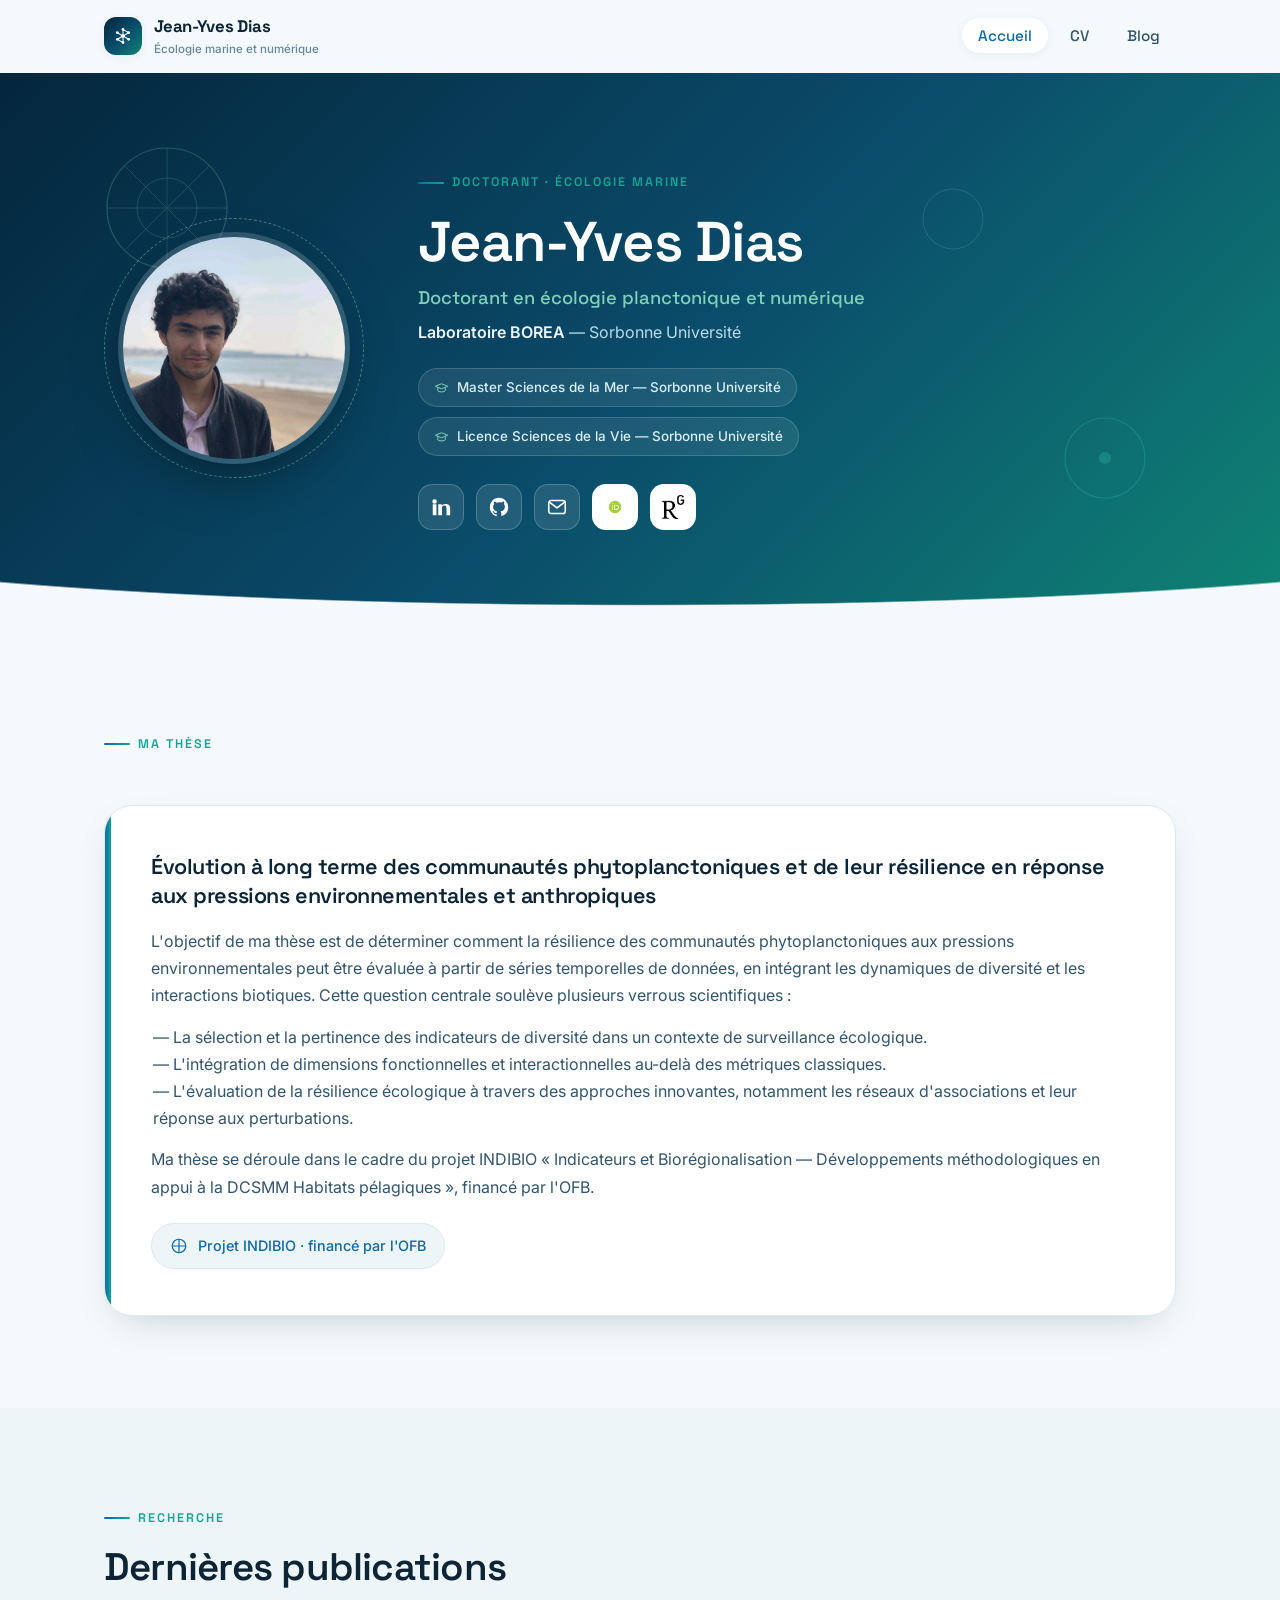
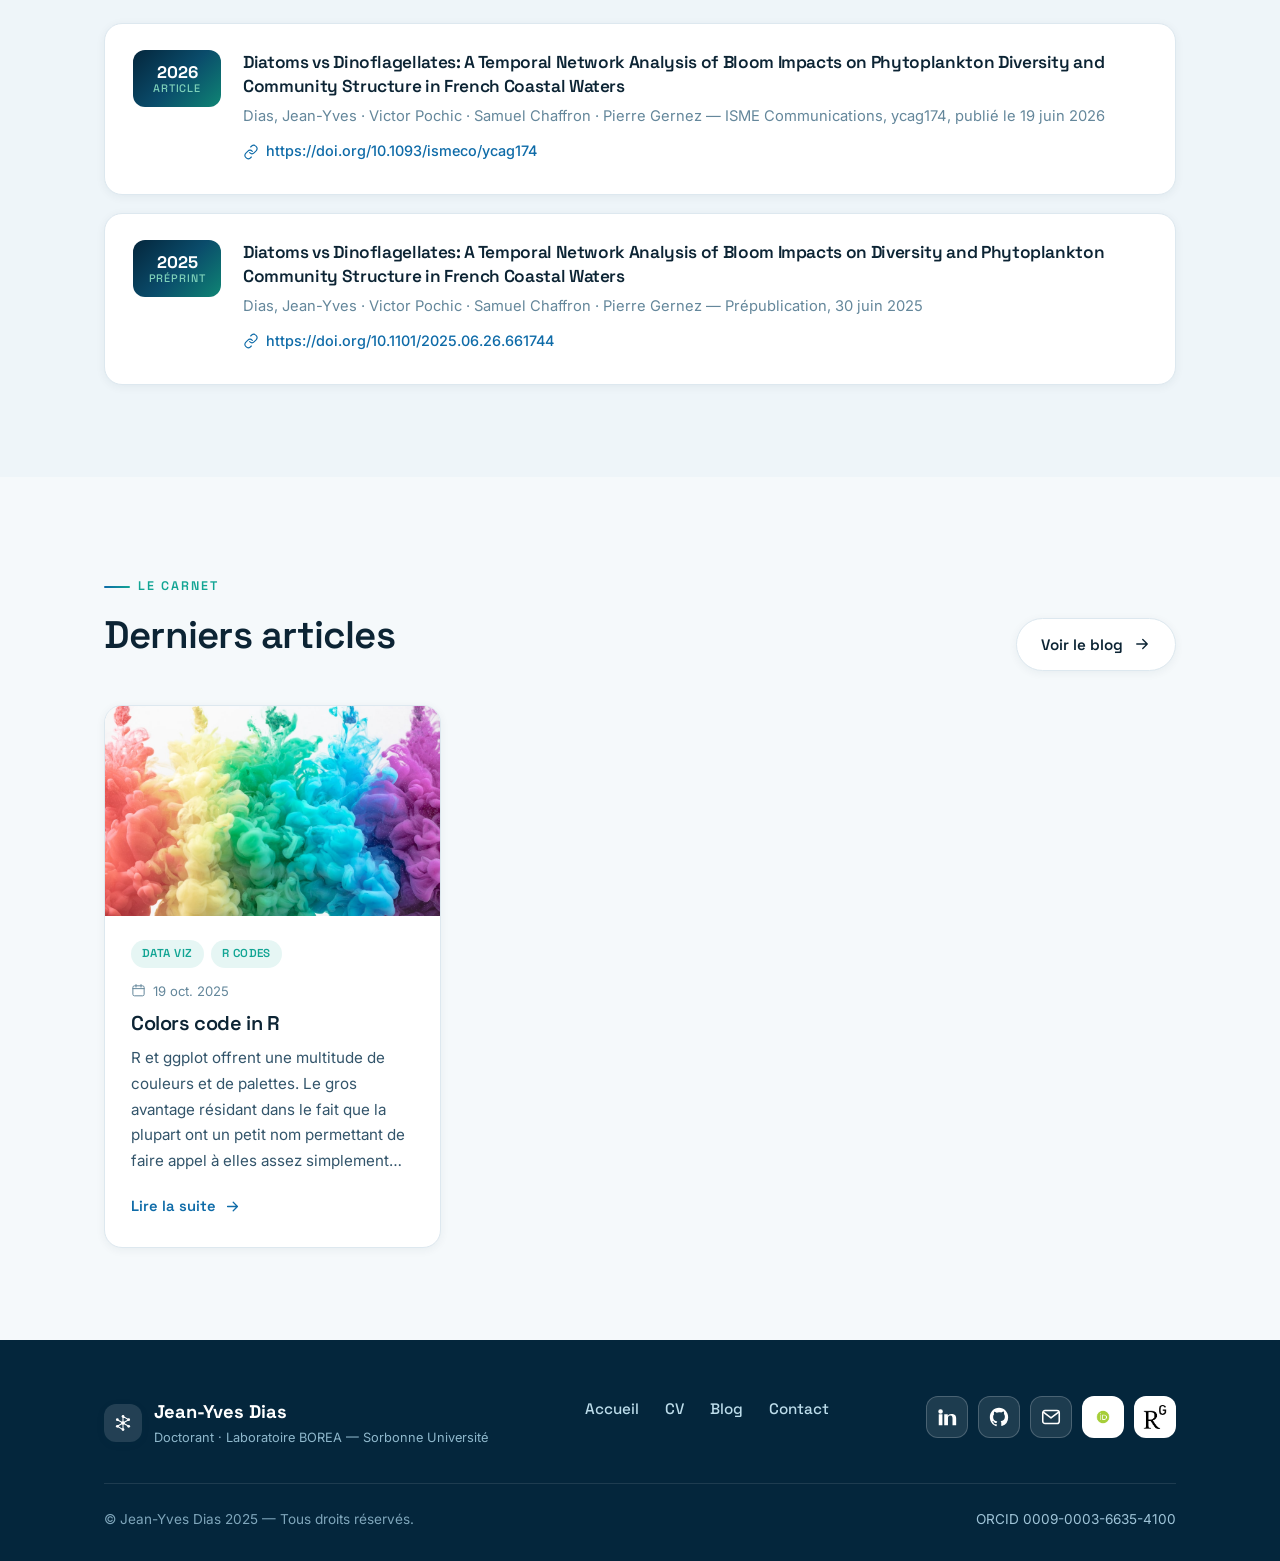
==== commit f694f649: "update" ====
--- a/index.html
+++ b/index.html
@@ -88,11 +88,11 @@
             <a class="social" href="mailto:jean-yves.dias@sorbonne-universite.fr" aria-label="E-mail">
               <svg viewBox="0 0 24 24" fill="none"><rect x="3" y="5" width="18" height="14" rx="2.5" stroke="currentColor" stroke-width="1.7"/><path d="m4 7 8 6 8-6" stroke="currentColor" stroke-width="1.7" stroke-linecap="round" stroke-linejoin="round"/></svg>
             </a>
-            <a class="social" href="https://orcid.org/0009-0003-6635-4100" target="_blank" rel="noopener" aria-label="ORCID">
-              <svg viewBox="0 0 24 24" fill="currentColor" aria-hidden="true"><path d="M12 0C5.372 0 0 5.372 0 12s5.372 12 12 12 12-5.372 12-12S18.628 0 12 0zM7.369 4.378c.525 0 .947.431.947.947s-.422.947-.947.947a.95.95 0 0 1-.947-.947c0-.525.422-.947.947-.947zm-.722 3.038h1.444v10.041H6.647V7.416zm3.562 0h3.9c3.712 0 5.344 2.653 5.344 5.025 0 2.578-2.016 5.025-5.325 5.025h-3.919V7.416zm1.444 1.303v7.444h2.297c3.272 0 4.022-2.484 4.022-3.722 0-2.016-1.284-3.722-4.097-3.722h-2.222z"/></svg>
-            </a>
-            <a class="social" href="https://www.researchgate.net/profile/Jean-Yves-Dias?ev=hdr_xprf" target="_blank" rel="noopener" aria-label="ResearchGate">
-              <svg viewBox="0 0 24 24" fill="currentColor" aria-hidden="true"><path d="M19.586 0c-.818 0-1.508.19-2.073.565-.563.377-.97.936-1.213 1.68a3.19 3.19 0 0 0-.112.437 8.16 8.16 0 0 0-.078.53 8.6 8.6 0 0 0-.05.727c-.01.282-.013.621-.013 1.016 0 .396.004.735.014 1.017.01.281.027.523.05.727.023.203.049.38.078.529.029.15.066.295.112.437.243.744.65 1.303 1.213 1.68.565.375 1.255.564 2.073.564.786 0 1.46-.19 2.02-.564.563-.377.97-.936 1.213-1.68a3.19 3.19 0 0 0 .112-.437c.03-.149.056-.326.078-.53.023-.203.04-.445.05-.726.01-.282.014-.621.014-1.017 0-.395-.004-.734-.014-1.016a8.6 8.6 0 0 0-.05-.727 8.16 8.16 0 0 0-.078-.53 3.19 3.19 0 0 0-.112-.436c-.243-.744-.65-1.303-1.213-1.68C21.046.189 20.372 0 19.586 0zm0 1.155c.5 0 .885.11 1.16.328.274.218.47.558.577 1.02.04.169.07.36.09.575.02.213.033.462.04.745.007.283.01.607.01.973 0 .366-.003.69-.01.973-.007.283-.02.532-.04.745-.02.215-.05.406-.09.575-.107.462-.303.802-.577 1.02-.275.218-.66.328-1.16.328-.5 0-.885-.11-1.16-.328-.274-.218-.47-.558-.577-1.02a3.4 3.4 0 0 1-.09-.575 12 12 0 0 1-.04-.745 40 40 0 0 1-.01-.973c0-.366.003-.69.01-.973.007-.283.02-.532.04-.745.02-.215.05-.406.09-.575.107-.462.303-.802.577-1.02.275-.218.66-.328 1.16-.328zM8.217 5.836c-1.69 0-3.036.086-4.297.086-1.146 0-2.291 0-3.007-.029l-.028.029v.831c.831.029 1.29.057 1.29.717v11.526c0 .66-.459.688-1.29.717v.831h4.984v-.831c-.831-.029-1.29-.057-1.29-.717V15.31c.516.028 1.204.028 1.663.028.315 1.146.859 2.32 1.518 3.237.802 1.088 1.834 1.949 3.466 1.949.373 0 .802-.057 1.088-.144v-.86c-.171.028-.343.028-.487.028-.859 0-1.518-.487-2.148-1.29-.688-.86-1.29-2.005-1.72-3.036 1.925-.401 3.294-1.632 3.294-3.782 0-2.464-2.005-3.723-4.83-3.723zm-.056.918c1.69 0 2.653.774 2.653 2.32 0 1.547-.917 2.464-2.826 2.464-.545 0-1.06 0-1.376-.029V6.897c.315-.086.888-.143 1.549-.143z"/></svg>
+            <a class="social social--plain" href="https://orcid.org/0009-0003-6635-4100" target="_blank" rel="noopener" aria-label="ORCID">
+              <img src="images/orcid-id-logo.png" alt="">
+            </a>
+            <a class="social social--plain" href="https://www.researchgate.net/profile/Jean-Yves-Dias?ev=hdr_xprf" target="_blank" rel="noopener" aria-label="ResearchGate">
+              <img src="images/researchgate-rma9jjrhn7bt7wjizf5h5.webp" alt="">
             </a>
           </div>
         </div>
@@ -211,8 +211,8 @@
           <a class="social" href="https://www.linkedin.com/in/jean-yves-dias/" target="_blank" rel="noopener" aria-label="LinkedIn"><svg viewBox="0 0 24 24" fill="currentColor"><path d="M4.98 3.5a2.5 2.5 0 1 1 0 5 2.5 2.5 0 0 1 0-5ZM3 9h4v12H3V9Zm6 0h3.8v1.7h.05c.53-1 1.83-2.05 3.77-2.05C20.6 8.65 22 10.3 22 13.4V21h-4v-6.9c0-1.65-.03-3.77-2.3-3.77-2.3 0-2.65 1.8-2.65 3.65V21H9V9Z"/></svg></a>
           <a class="social" href="https://github.com/J-YDi" target="_blank" rel="noopener" aria-label="GitHub"><svg viewBox="0 0 24 24" fill="currentColor"><path d="M12 2C6.48 2 2 6.58 2 12.25c0 4.53 2.87 8.37 6.84 9.73.5.1.68-.22.68-.49 0-.24-.01-.87-.01-1.71-2.78.62-3.37-1.37-3.37-1.37-.45-1.18-1.11-1.49-1.11-1.49-.91-.64.07-.62.07-.62 1 .07 1.53 1.06 1.53 1.06.89 1.56 2.34 1.11 2.91.85.09-.66.35-1.11.63-1.37-2.22-.26-4.56-1.14-4.56-5.06 0-1.12.39-2.03 1.03-2.75-.1-.26-.45-1.3.1-2.71 0 0 .84-.28 2.75 1.05A9.3 9.3 0 0 1 12 6.84c.85 0 1.71.12 2.51.34 1.91-1.33 2.75-1.05 2.75-1.05.55 1.41.2 2.45.1 2.71.64.72 1.03 1.63 1.03 2.75 0 3.93-2.34 4.79-4.57 5.05.36.32.68.94.68 1.9 0 1.37-.01 2.48-.01 2.82 0 .27.18.6.69.49A10.02 10.02 0 0 0 22 12.25C22 6.58 17.52 2 12 2Z"/></svg></a>
           <a class="social" href="mailto:jean-yves.dias@sorbonne-universite.fr" aria-label="E-mail"><svg viewBox="0 0 24 24" fill="none"><rect x="3" y="5" width="18" height="14" rx="2.5" stroke="currentColor" stroke-width="1.7"/><path d="m4 7 8 6 8-6" stroke="currentColor" stroke-width="1.7" stroke-linecap="round" stroke-linejoin="round"/></svg></a>
-          <a class="social" href="https://orcid.org/0009-0003-6635-4100" target="_blank" rel="noopener" aria-label="ORCID"><svg viewBox="0 0 24 24" fill="currentColor" aria-hidden="true"><path d="M12 0C5.372 0 0 5.372 0 12s5.372 12 12 12 12-5.372 12-12S18.628 0 12 0zM7.369 4.378c.525 0 .947.431.947.947s-.422.947-.947.947a.95.95 0 0 1-.947-.947c0-.525.422-.947.947-.947zm-.722 3.038h1.444v10.041H6.647V7.416zm3.562 0h3.9c3.712 0 5.344 2.653 5.344 5.025 0 2.578-2.016 5.025-5.325 5.025h-3.919V7.416zm1.444 1.303v7.444h2.297c3.272 0 4.022-2.484 4.022-3.722 0-2.016-1.284-3.722-4.097-3.722h-2.222z"/></svg></a>
-          <a class="social" href="https://www.researchgate.net/profile/Jean-Yves-Dias?ev=hdr_xprf" target="_blank" rel="noopener" aria-label="ResearchGate"><svg viewBox="0 0 24 24" fill="currentColor" aria-hidden="true"><path d="M19.586 0c-.818 0-1.508.19-2.073.565-.563.377-.97.936-1.213 1.68a3.19 3.19 0 0 0-.112.437 8.16 8.16 0 0 0-.078.53 8.6 8.6 0 0 0-.05.727c-.01.282-.013.621-.013 1.016 0 .396.004.735.014 1.017.01.281.027.523.05.727.023.203.049.38.078.529.029.15.066.295.112.437.243.744.65 1.303 1.213 1.68.565.375 1.255.564 2.073.564.786 0 1.46-.19 2.02-.564.563-.377.97-.936 1.213-1.68a3.19 3.19 0 0 0 .112-.437c.03-.149.056-.326.078-.53.023-.203.04-.445.05-.726.01-.282.014-.621.014-1.017 0-.395-.004-.734-.014-1.016a8.6 8.6 0 0 0-.05-.727 8.16 8.16 0 0 0-.078-.53 3.19 3.19 0 0 0-.112-.436c-.243-.744-.65-1.303-1.213-1.68C21.046.189 20.372 0 19.586 0zm0 1.155c.5 0 .885.11 1.16.328.274.218.47.558.577 1.02.04.169.07.36.09.575.02.213.033.462.04.745.007.283.01.607.01.973 0 .366-.003.69-.01.973-.007.283-.02.532-.04.745-.02.215-.05.406-.09.575-.107.462-.303.802-.577 1.02-.275.218-.66.328-1.16.328-.5 0-.885-.11-1.16-.328-.274-.218-.47-.558-.577-1.02a3.4 3.4 0 0 1-.09-.575 12 12 0 0 1-.04-.745 40 40 0 0 1-.01-.973c0-.366.003-.69.01-.973.007-.283.02-.532.04-.745.02-.215.05-.406.09-.575.107-.462.303-.802.577-1.02.275-.218.66-.328 1.16-.328zM8.217 5.836c-1.69 0-3.036.086-4.297.086-1.146 0-2.291 0-3.007-.029l-.028.029v.831c.831.029 1.29.057 1.29.717v11.526c0 .66-.459.688-1.29.717v.831h4.984v-.831c-.831-.029-1.29-.057-1.29-.717V15.31c.516.028 1.204.028 1.663.028.315 1.146.859 2.32 1.518 3.237.802 1.088 1.834 1.949 3.466 1.949.373 0 .802-.057 1.088-.144v-.86c-.171.028-.343.028-.487.028-.859 0-1.518-.487-2.148-1.29-.688-.86-1.29-2.005-1.72-3.036 1.925-.401 3.294-1.632 3.294-3.782 0-2.464-2.005-3.723-4.83-3.723zm-.056.918c1.69 0 2.653.774 2.653 2.32 0 1.547-.917 2.464-2.826 2.464-.545 0-1.06 0-1.376-.029V6.897c.315-.086.888-.143 1.549-.143z"/></svg></a>
+          <a class="social social--plain" href="https://orcid.org/0009-0003-6635-4100" target="_blank" rel="noopener" aria-label="ORCID"><img src="images/orcid-id-logo.png" alt=""></a>
+          <a class="social social--plain" href="https://www.researchgate.net/profile/Jean-Yves-Dias?ev=hdr_xprf" target="_blank" rel="noopener" aria-label="ResearchGate"><img src="images/researchgate-rma9jjrhn7bt7wjizf5h5.webp" alt=""></a>
         </div>
       </div>
       <div class="footer-bottom">
--- a/style.css
+++ b/style.css
@@ -212,6 +212,7 @@
 .social svg { width: 22px; height: 22px; color: #fff; transition: color .2s var(--ease); }
 .social:hover svg { color: var(--ocean); }
 .social img { width: 24px; height: 24px; object-fit: contain; }
+.social--plain { background: #fff; }
 
 /* generic page hero (CV / blog) */
 .page-hero { position: relative; overflow: hidden; background: var(--grad-deep); color: #eaf6fb; padding: 84px 0 92px; text-align: center; }
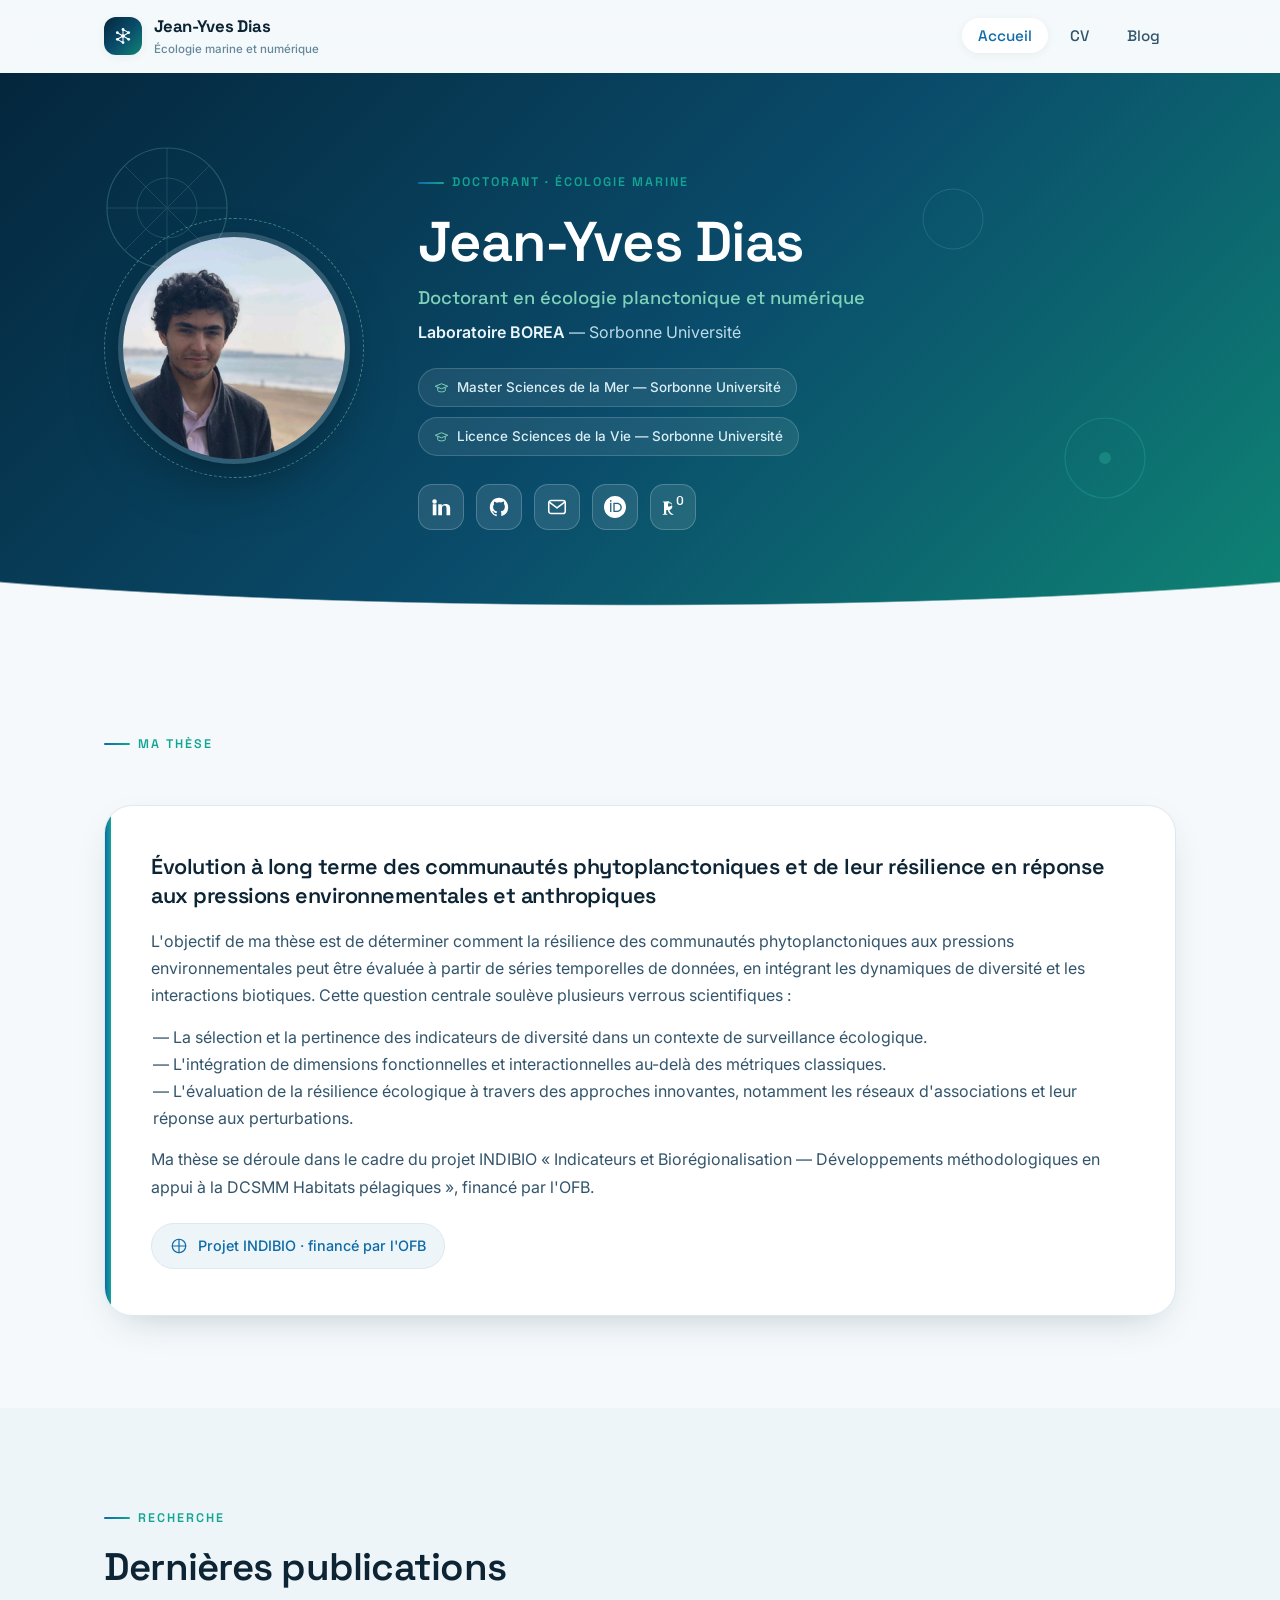
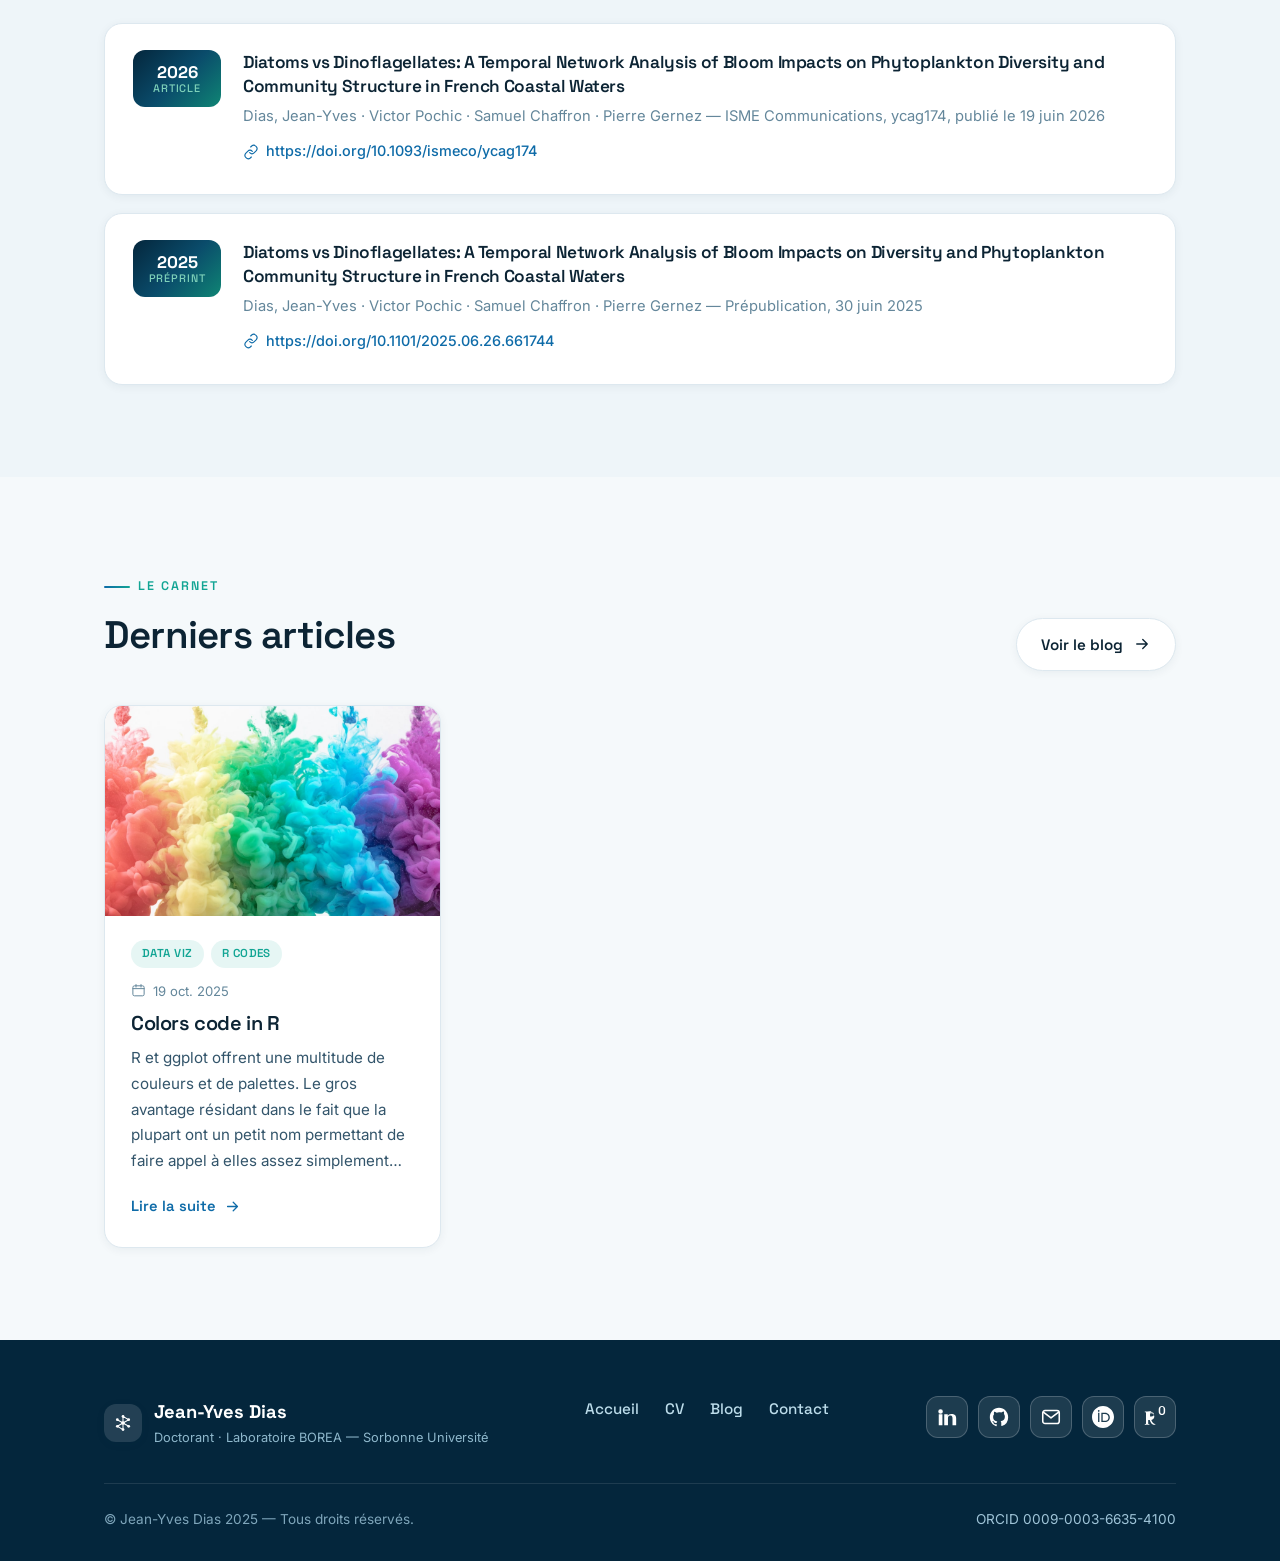
==== commit 27c07a13: "Revert "update" This reverts commit f694f649c09066c4c38bd0b0259804fcb32e0671." ====
--- a/index.html
+++ b/index.html
@@ -88,11 +88,11 @@
             <a class="social" href="mailto:jean-yves.dias@sorbonne-universite.fr" aria-label="E-mail">
               <svg viewBox="0 0 24 24" fill="none"><rect x="3" y="5" width="18" height="14" rx="2.5" stroke="currentColor" stroke-width="1.7"/><path d="m4 7 8 6 8-6" stroke="currentColor" stroke-width="1.7" stroke-linecap="round" stroke-linejoin="round"/></svg>
             </a>
-            <a class="social social--plain" href="https://orcid.org/0009-0003-6635-4100" target="_blank" rel="noopener" aria-label="ORCID">
-              <img src="images/orcid-id-logo.png" alt="">
-            </a>
-            <a class="social social--plain" href="https://www.researchgate.net/profile/Jean-Yves-Dias?ev=hdr_xprf" target="_blank" rel="noopener" aria-label="ResearchGate">
-              <img src="images/researchgate-rma9jjrhn7bt7wjizf5h5.webp" alt="">
+            <a class="social" href="https://orcid.org/0009-0003-6635-4100" target="_blank" rel="noopener" aria-label="ORCID">
+              <svg viewBox="0 0 24 24" fill="currentColor" aria-hidden="true"><path d="M12 0C5.372 0 0 5.372 0 12s5.372 12 12 12 12-5.372 12-12S18.628 0 12 0zM7.369 4.378c.525 0 .947.431.947.947s-.422.947-.947.947a.95.95 0 0 1-.947-.947c0-.525.422-.947.947-.947zm-.722 3.038h1.444v10.041H6.647V7.416zm3.562 0h3.9c3.712 0 5.344 2.653 5.344 5.025 0 2.578-2.016 5.025-5.325 5.025h-3.919V7.416zm1.444 1.303v7.444h2.297c3.272 0 4.022-2.484 4.022-3.722 0-2.016-1.284-3.722-4.097-3.722h-2.222z"/></svg>
+            </a>
+            <a class="social" href="https://www.researchgate.net/profile/Jean-Yves-Dias?ev=hdr_xprf" target="_blank" rel="noopener" aria-label="ResearchGate">
+              <svg viewBox="0 0 24 24" fill="currentColor" aria-hidden="true"><path d="M19.586 0c-.818 0-1.508.19-2.073.565-.563.377-.97.936-1.213 1.68a3.19 3.19 0 0 0-.112.437 8.16 8.16 0 0 0-.078.53 8.6 8.6 0 0 0-.05.727c-.01.282-.013.621-.013 1.016 0 .396.004.735.014 1.017.01.281.027.523.05.727.023.203.049.38.078.529.029.15.066.295.112.437.243.744.65 1.303 1.213 1.68.565.375 1.255.564 2.073.564.786 0 1.46-.19 2.02-.564.563-.377.97-.936 1.213-1.68a3.19 3.19 0 0 0 .112-.437c.03-.149.056-.326.078-.53.023-.203.04-.445.05-.726.01-.282.014-.621.014-1.017 0-.395-.004-.734-.014-1.016a8.6 8.6 0 0 0-.05-.727 8.16 8.16 0 0 0-.078-.53 3.19 3.19 0 0 0-.112-.436c-.243-.744-.65-1.303-1.213-1.68C21.046.189 20.372 0 19.586 0zm0 1.155c.5 0 .885.11 1.16.328.274.218.47.558.577 1.02.04.169.07.36.09.575.02.213.033.462.04.745.007.283.01.607.01.973 0 .366-.003.69-.01.973-.007.283-.02.532-.04.745-.02.215-.05.406-.09.575-.107.462-.303.802-.577 1.02-.275.218-.66.328-1.16.328-.5 0-.885-.11-1.16-.328-.274-.218-.47-.558-.577-1.02a3.4 3.4 0 0 1-.09-.575 12 12 0 0 1-.04-.745 40 40 0 0 1-.01-.973c0-.366.003-.69.01-.973.007-.283.02-.532.04-.745.02-.215.05-.406.09-.575.107-.462.303-.802.577-1.02.275-.218.66-.328 1.16-.328zM8.217 5.836c-1.69 0-3.036.086-4.297.086-1.146 0-2.291 0-3.007-.029l-.028.029v.831c.831.029 1.29.057 1.29.717v11.526c0 .66-.459.688-1.29.717v.831h4.984v-.831c-.831-.029-1.29-.057-1.29-.717V15.31c.516.028 1.204.028 1.663.028.315 1.146.859 2.32 1.518 3.237.802 1.088 1.834 1.949 3.466 1.949.373 0 .802-.057 1.088-.144v-.86c-.171.028-.343.028-.487.028-.859 0-1.518-.487-2.148-1.29-.688-.86-1.29-2.005-1.72-3.036 1.925-.401 3.294-1.632 3.294-3.782 0-2.464-2.005-3.723-4.83-3.723zm-.056.918c1.69 0 2.653.774 2.653 2.32 0 1.547-.917 2.464-2.826 2.464-.545 0-1.06 0-1.376-.029V6.897c.315-.086.888-.143 1.549-.143z"/></svg>
             </a>
           </div>
         </div>
@@ -211,8 +211,8 @@
           <a class="social" href="https://www.linkedin.com/in/jean-yves-dias/" target="_blank" rel="noopener" aria-label="LinkedIn"><svg viewBox="0 0 24 24" fill="currentColor"><path d="M4.98 3.5a2.5 2.5 0 1 1 0 5 2.5 2.5 0 0 1 0-5ZM3 9h4v12H3V9Zm6 0h3.8v1.7h.05c.53-1 1.83-2.05 3.77-2.05C20.6 8.65 22 10.3 22 13.4V21h-4v-6.9c0-1.65-.03-3.77-2.3-3.77-2.3 0-2.65 1.8-2.65 3.65V21H9V9Z"/></svg></a>
           <a class="social" href="https://github.com/J-YDi" target="_blank" rel="noopener" aria-label="GitHub"><svg viewBox="0 0 24 24" fill="currentColor"><path d="M12 2C6.48 2 2 6.58 2 12.25c0 4.53 2.87 8.37 6.84 9.73.5.1.68-.22.68-.49 0-.24-.01-.87-.01-1.71-2.78.62-3.37-1.37-3.37-1.37-.45-1.18-1.11-1.49-1.11-1.49-.91-.64.07-.62.07-.62 1 .07 1.53 1.06 1.53 1.06.89 1.56 2.34 1.11 2.91.85.09-.66.35-1.11.63-1.37-2.22-.26-4.56-1.14-4.56-5.06 0-1.12.39-2.03 1.03-2.75-.1-.26-.45-1.3.1-2.71 0 0 .84-.28 2.75 1.05A9.3 9.3 0 0 1 12 6.84c.85 0 1.71.12 2.51.34 1.91-1.33 2.75-1.05 2.75-1.05.55 1.41.2 2.45.1 2.71.64.72 1.03 1.63 1.03 2.75 0 3.93-2.34 4.79-4.57 5.05.36.32.68.94.68 1.9 0 1.37-.01 2.48-.01 2.82 0 .27.18.6.69.49A10.02 10.02 0 0 0 22 12.25C22 6.58 17.52 2 12 2Z"/></svg></a>
           <a class="social" href="mailto:jean-yves.dias@sorbonne-universite.fr" aria-label="E-mail"><svg viewBox="0 0 24 24" fill="none"><rect x="3" y="5" width="18" height="14" rx="2.5" stroke="currentColor" stroke-width="1.7"/><path d="m4 7 8 6 8-6" stroke="currentColor" stroke-width="1.7" stroke-linecap="round" stroke-linejoin="round"/></svg></a>
-          <a class="social social--plain" href="https://orcid.org/0009-0003-6635-4100" target="_blank" rel="noopener" aria-label="ORCID"><img src="images/orcid-id-logo.png" alt=""></a>
-          <a class="social social--plain" href="https://www.researchgate.net/profile/Jean-Yves-Dias?ev=hdr_xprf" target="_blank" rel="noopener" aria-label="ResearchGate"><img src="images/researchgate-rma9jjrhn7bt7wjizf5h5.webp" alt=""></a>
+          <a class="social" href="https://orcid.org/0009-0003-6635-4100" target="_blank" rel="noopener" aria-label="ORCID"><svg viewBox="0 0 24 24" fill="currentColor" aria-hidden="true"><path d="M12 0C5.372 0 0 5.372 0 12s5.372 12 12 12 12-5.372 12-12S18.628 0 12 0zM7.369 4.378c.525 0 .947.431.947.947s-.422.947-.947.947a.95.95 0 0 1-.947-.947c0-.525.422-.947.947-.947zm-.722 3.038h1.444v10.041H6.647V7.416zm3.562 0h3.9c3.712 0 5.344 2.653 5.344 5.025 0 2.578-2.016 5.025-5.325 5.025h-3.919V7.416zm1.444 1.303v7.444h2.297c3.272 0 4.022-2.484 4.022-3.722 0-2.016-1.284-3.722-4.097-3.722h-2.222z"/></svg></a>
+          <a class="social" href="https://www.researchgate.net/profile/Jean-Yves-Dias?ev=hdr_xprf" target="_blank" rel="noopener" aria-label="ResearchGate"><svg viewBox="0 0 24 24" fill="currentColor" aria-hidden="true"><path d="M19.586 0c-.818 0-1.508.19-2.073.565-.563.377-.97.936-1.213 1.68a3.19 3.19 0 0 0-.112.437 8.16 8.16 0 0 0-.078.53 8.6 8.6 0 0 0-.05.727c-.01.282-.013.621-.013 1.016 0 .396.004.735.014 1.017.01.281.027.523.05.727.023.203.049.38.078.529.029.15.066.295.112.437.243.744.65 1.303 1.213 1.68.565.375 1.255.564 2.073.564.786 0 1.46-.19 2.02-.564.563-.377.97-.936 1.213-1.68a3.19 3.19 0 0 0 .112-.437c.03-.149.056-.326.078-.53.023-.203.04-.445.05-.726.01-.282.014-.621.014-1.017 0-.395-.004-.734-.014-1.016a8.6 8.6 0 0 0-.05-.727 8.16 8.16 0 0 0-.078-.53 3.19 3.19 0 0 0-.112-.436c-.243-.744-.65-1.303-1.213-1.68C21.046.189 20.372 0 19.586 0zm0 1.155c.5 0 .885.11 1.16.328.274.218.47.558.577 1.02.04.169.07.36.09.575.02.213.033.462.04.745.007.283.01.607.01.973 0 .366-.003.69-.01.973-.007.283-.02.532-.04.745-.02.215-.05.406-.09.575-.107.462-.303.802-.577 1.02-.275.218-.66.328-1.16.328-.5 0-.885-.11-1.16-.328-.274-.218-.47-.558-.577-1.02a3.4 3.4 0 0 1-.09-.575 12 12 0 0 1-.04-.745 40 40 0 0 1-.01-.973c0-.366.003-.69.01-.973.007-.283.02-.532.04-.745.02-.215.05-.406.09-.575.107-.462.303-.802.577-1.02.275-.218.66-.328 1.16-.328zM8.217 5.836c-1.69 0-3.036.086-4.297.086-1.146 0-2.291 0-3.007-.029l-.028.029v.831c.831.029 1.29.057 1.29.717v11.526c0 .66-.459.688-1.29.717v.831h4.984v-.831c-.831-.029-1.29-.057-1.29-.717V15.31c.516.028 1.204.028 1.663.028.315 1.146.859 2.32 1.518 3.237.802 1.088 1.834 1.949 3.466 1.949.373 0 .802-.057 1.088-.144v-.86c-.171.028-.343.028-.487.028-.859 0-1.518-.487-2.148-1.29-.688-.86-1.29-2.005-1.72-3.036 1.925-.401 3.294-1.632 3.294-3.782 0-2.464-2.005-3.723-4.83-3.723zm-.056.918c1.69 0 2.653.774 2.653 2.32 0 1.547-.917 2.464-2.826 2.464-.545 0-1.06 0-1.376-.029V6.897c.315-.086.888-.143 1.549-.143z"/></svg></a>
         </div>
       </div>
       <div class="footer-bottom">
--- a/style.css
+++ b/style.css
@@ -212,7 +212,6 @@
 .social svg { width: 22px; height: 22px; color: #fff; transition: color .2s var(--ease); }
 .social:hover svg { color: var(--ocean); }
 .social img { width: 24px; height: 24px; object-fit: contain; }
-.social--plain { background: #fff; }
 
 /* generic page hero (CV / blog) */
 .page-hero { position: relative; overflow: hidden; background: var(--grad-deep); color: #eaf6fb; padding: 84px 0 92px; text-align: center; }
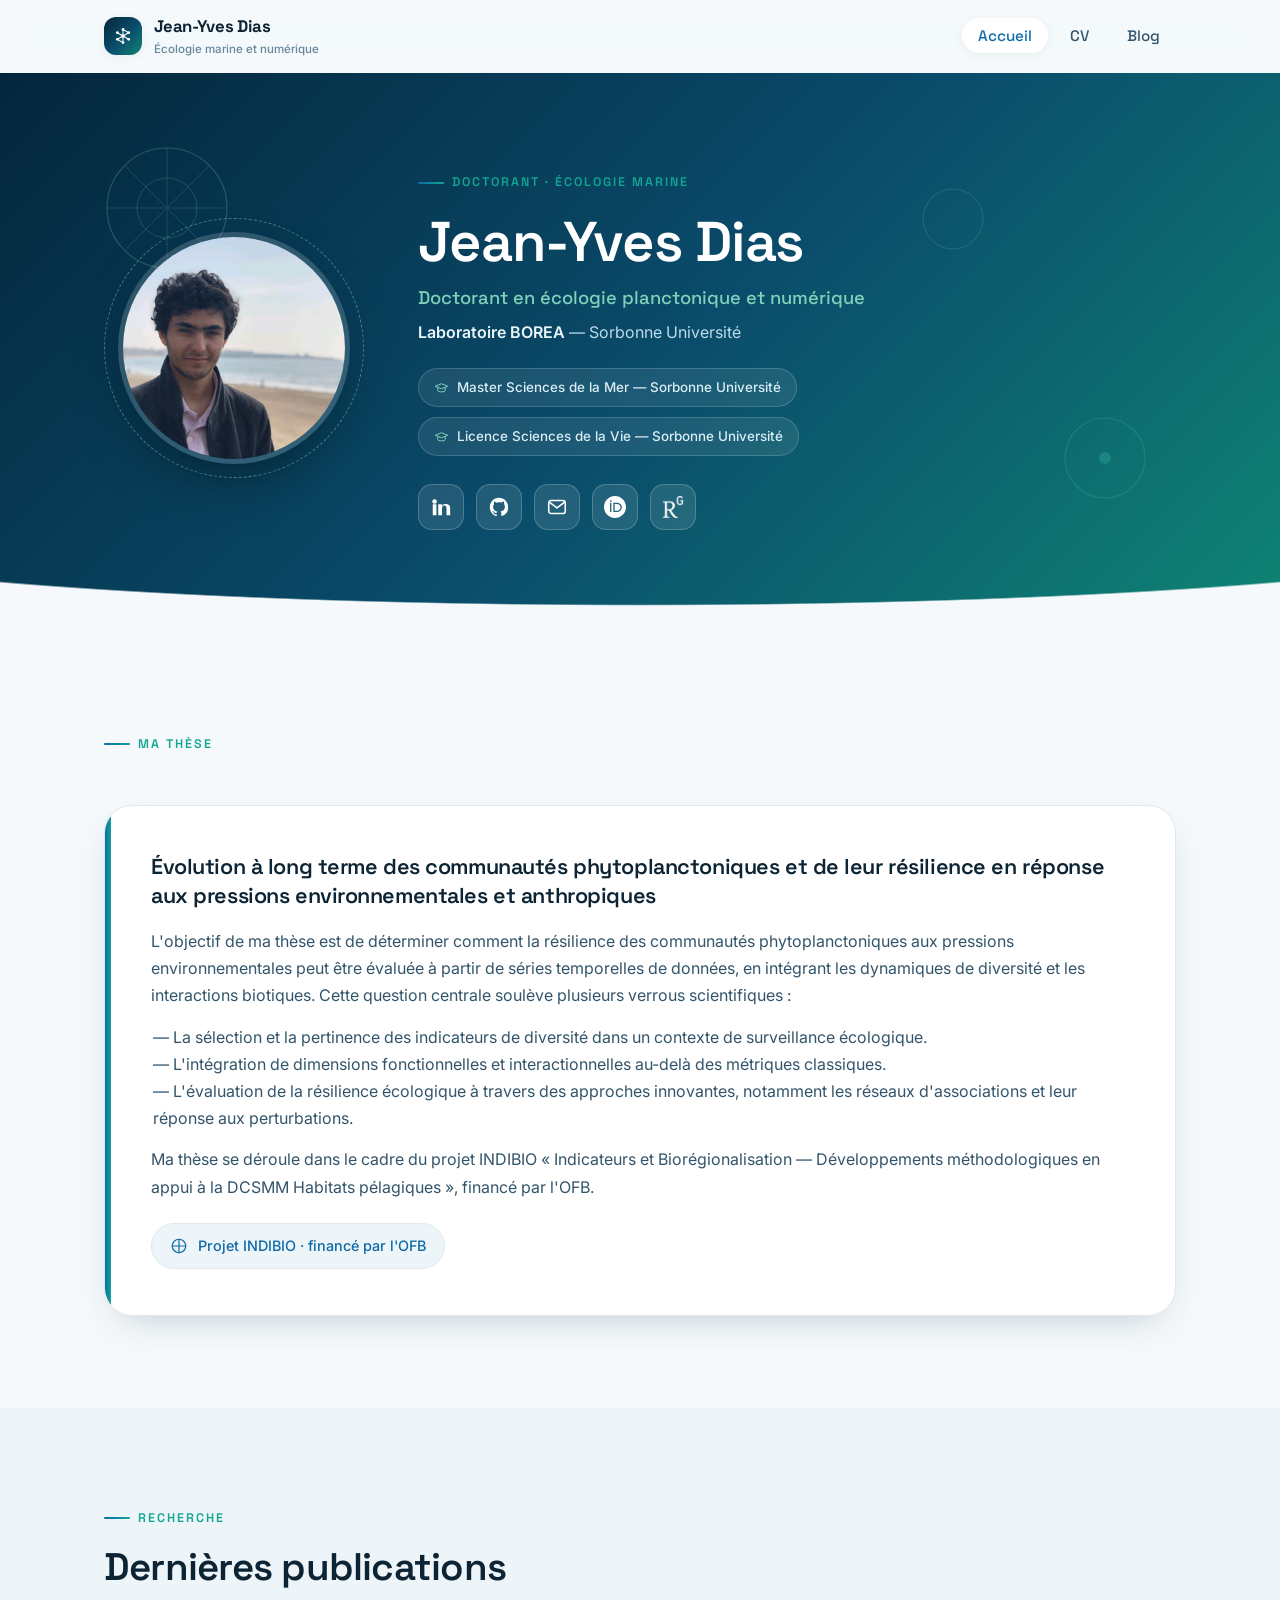
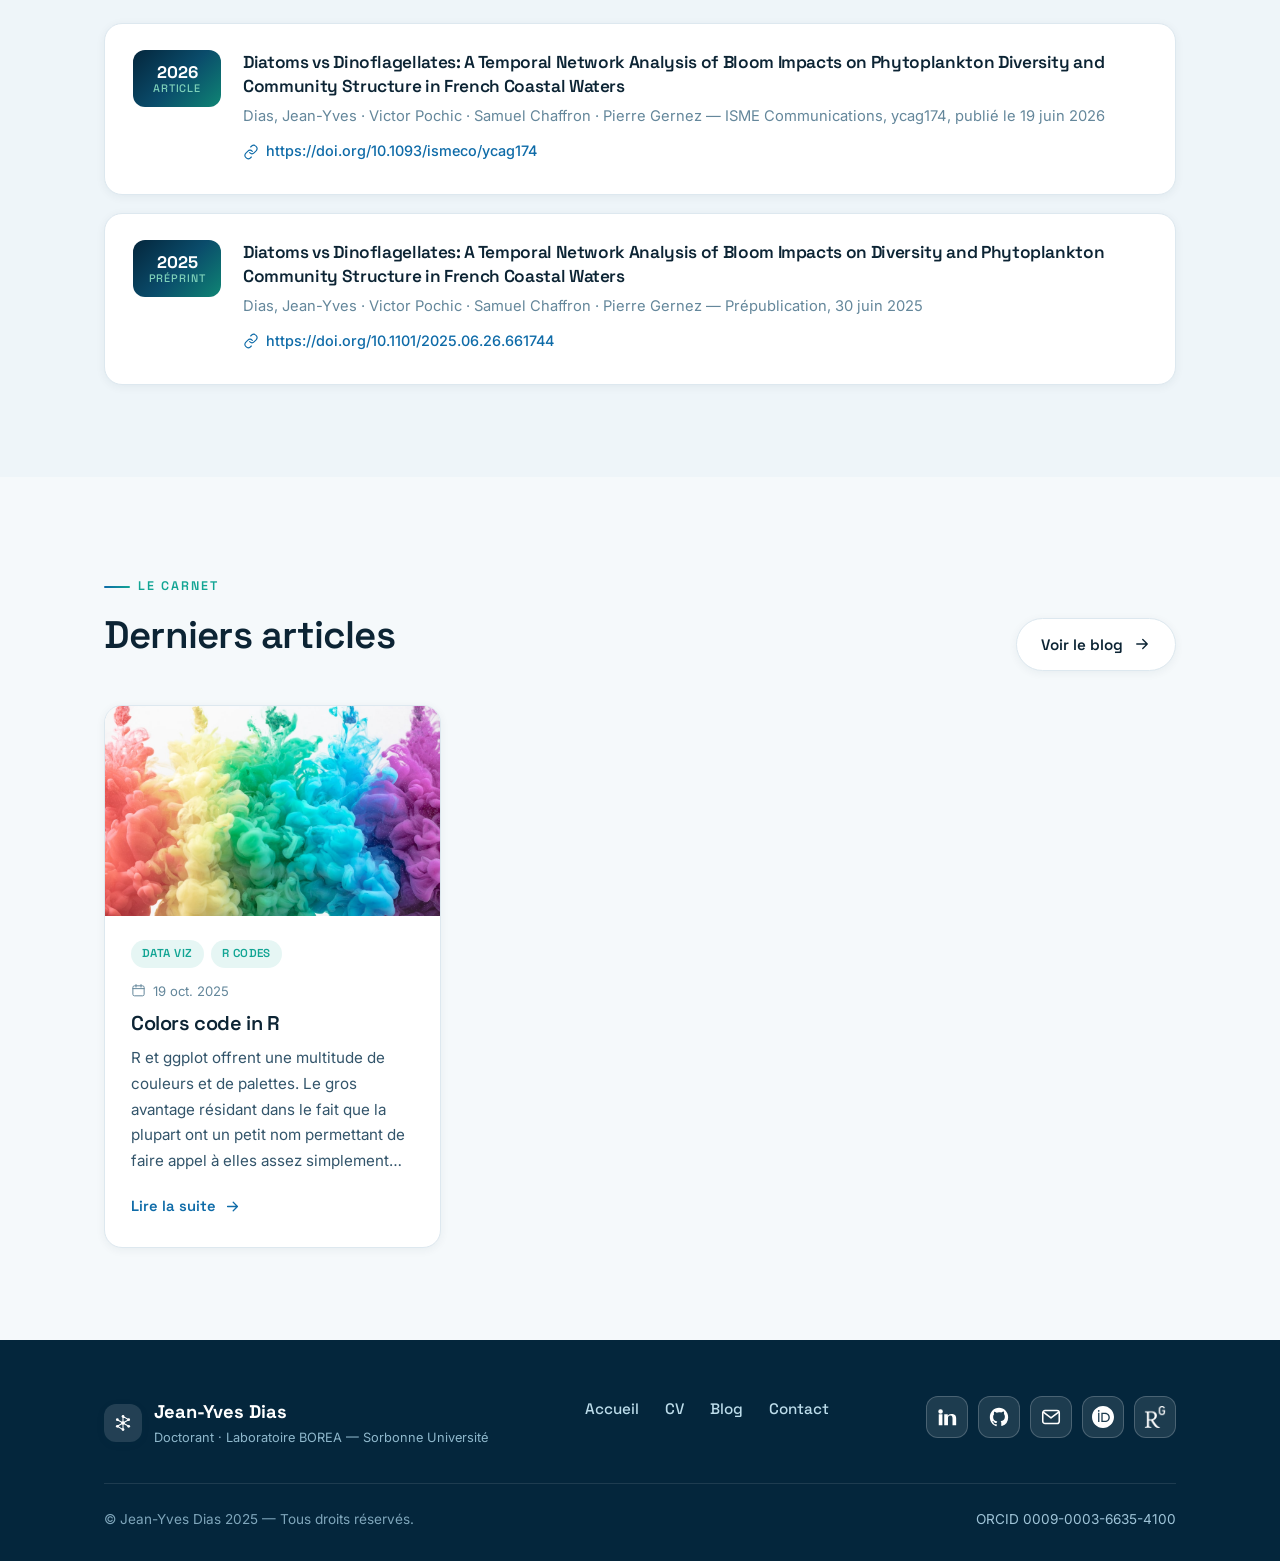
==== commit 88dc6103: "update" ====
--- a/index.html
+++ b/index.html
@@ -91,9 +91,7 @@
             <a class="social" href="https://orcid.org/0009-0003-6635-4100" target="_blank" rel="noopener" aria-label="ORCID">
               <svg viewBox="0 0 24 24" fill="currentColor" aria-hidden="true"><path d="M12 0C5.372 0 0 5.372 0 12s5.372 12 12 12 12-5.372 12-12S18.628 0 12 0zM7.369 4.378c.525 0 .947.431.947.947s-.422.947-.947.947a.95.95 0 0 1-.947-.947c0-.525.422-.947.947-.947zm-.722 3.038h1.444v10.041H6.647V7.416zm3.562 0h3.9c3.712 0 5.344 2.653 5.344 5.025 0 2.578-2.016 5.025-5.325 5.025h-3.919V7.416zm1.444 1.303v7.444h2.297c3.272 0 4.022-2.484 4.022-3.722 0-2.016-1.284-3.722-4.097-3.722h-2.222z"/></svg>
             </a>
-            <a class="social" href="https://www.researchgate.net/profile/Jean-Yves-Dias?ev=hdr_xprf" target="_blank" rel="noopener" aria-label="ResearchGate">
-              <svg viewBox="0 0 24 24" fill="currentColor" aria-hidden="true"><path d="M19.586 0c-.818 0-1.508.19-2.073.565-.563.377-.97.936-1.213 1.68a3.19 3.19 0 0 0-.112.437 8.16 8.16 0 0 0-.078.53 8.6 8.6 0 0 0-.05.727c-.01.282-.013.621-.013 1.016 0 .396.004.735.014 1.017.01.281.027.523.05.727.023.203.049.38.078.529.029.15.066.295.112.437.243.744.65 1.303 1.213 1.68.565.375 1.255.564 2.073.564.786 0 1.46-.19 2.02-.564.563-.377.97-.936 1.213-1.68a3.19 3.19 0 0 0 .112-.437c.03-.149.056-.326.078-.53.023-.203.04-.445.05-.726.01-.282.014-.621.014-1.017 0-.395-.004-.734-.014-1.016a8.6 8.6 0 0 0-.05-.727 8.16 8.16 0 0 0-.078-.53 3.19 3.19 0 0 0-.112-.436c-.243-.744-.65-1.303-1.213-1.68C21.046.189 20.372 0 19.586 0zm0 1.155c.5 0 .885.11 1.16.328.274.218.47.558.577 1.02.04.169.07.36.09.575.02.213.033.462.04.745.007.283.01.607.01.973 0 .366-.003.69-.01.973-.007.283-.02.532-.04.745-.02.215-.05.406-.09.575-.107.462-.303.802-.577 1.02-.275.218-.66.328-1.16.328-.5 0-.885-.11-1.16-.328-.274-.218-.47-.558-.577-1.02a3.4 3.4 0 0 1-.09-.575 12 12 0 0 1-.04-.745 40 40 0 0 1-.01-.973c0-.366.003-.69.01-.973.007-.283.02-.532.04-.745.02-.215.05-.406.09-.575.107-.462.303-.802.577-1.02.275-.218.66-.328 1.16-.328zM8.217 5.836c-1.69 0-3.036.086-4.297.086-1.146 0-2.291 0-3.007-.029l-.028.029v.831c.831.029 1.29.057 1.29.717v11.526c0 .66-.459.688-1.29.717v.831h4.984v-.831c-.831-.029-1.29-.057-1.29-.717V15.31c.516.028 1.204.028 1.663.028.315 1.146.859 2.32 1.518 3.237.802 1.088 1.834 1.949 3.466 1.949.373 0 .802-.057 1.088-.144v-.86c-.171.028-.343.028-.487.028-.859 0-1.518-.487-2.148-1.29-.688-.86-1.29-2.005-1.72-3.036 1.925-.401 3.294-1.632 3.294-3.782 0-2.464-2.005-3.723-4.83-3.723zm-.056.918c1.69 0 2.653.774 2.653 2.32 0 1.547-.917 2.464-2.826 2.464-.545 0-1.06 0-1.376-.029V6.897c.315-.086.888-.143 1.549-.143z"/></svg>
-            </a>
+            <a class="social social--logo" href="https://www.researchgate.net/profile/Jean-Yves-Dias?ev=hdr_xprf" target="_blank" rel="noopener" aria-label="ResearchGate"><img src="images/researchgate-rma9jjrhn7bt7wjizf5h5.png" alt="ResearchGate"></a>
           </div>
         </div>
       </div>
@@ -212,7 +210,7 @@
           <a class="social" href="https://github.com/J-YDi" target="_blank" rel="noopener" aria-label="GitHub"><svg viewBox="0 0 24 24" fill="currentColor"><path d="M12 2C6.48 2 2 6.58 2 12.25c0 4.53 2.87 8.37 6.84 9.73.5.1.68-.22.68-.49 0-.24-.01-.87-.01-1.71-2.78.62-3.37-1.37-3.37-1.37-.45-1.18-1.11-1.49-1.11-1.49-.91-.64.07-.62.07-.62 1 .07 1.53 1.06 1.53 1.06.89 1.56 2.34 1.11 2.91.85.09-.66.35-1.11.63-1.37-2.22-.26-4.56-1.14-4.56-5.06 0-1.12.39-2.03 1.03-2.75-.1-.26-.45-1.3.1-2.71 0 0 .84-.28 2.75 1.05A9.3 9.3 0 0 1 12 6.84c.85 0 1.71.12 2.51.34 1.91-1.33 2.75-1.05 2.75-1.05.55 1.41.2 2.45.1 2.71.64.72 1.03 1.63 1.03 2.75 0 3.93-2.34 4.79-4.57 5.05.36.32.68.94.68 1.9 0 1.37-.01 2.48-.01 2.82 0 .27.18.6.69.49A10.02 10.02 0 0 0 22 12.25C22 6.58 17.52 2 12 2Z"/></svg></a>
           <a class="social" href="mailto:jean-yves.dias@sorbonne-universite.fr" aria-label="E-mail"><svg viewBox="0 0 24 24" fill="none"><rect x="3" y="5" width="18" height="14" rx="2.5" stroke="currentColor" stroke-width="1.7"/><path d="m4 7 8 6 8-6" stroke="currentColor" stroke-width="1.7" stroke-linecap="round" stroke-linejoin="round"/></svg></a>
           <a class="social" href="https://orcid.org/0009-0003-6635-4100" target="_blank" rel="noopener" aria-label="ORCID"><svg viewBox="0 0 24 24" fill="currentColor" aria-hidden="true"><path d="M12 0C5.372 0 0 5.372 0 12s5.372 12 12 12 12-5.372 12-12S18.628 0 12 0zM7.369 4.378c.525 0 .947.431.947.947s-.422.947-.947.947a.95.95 0 0 1-.947-.947c0-.525.422-.947.947-.947zm-.722 3.038h1.444v10.041H6.647V7.416zm3.562 0h3.9c3.712 0 5.344 2.653 5.344 5.025 0 2.578-2.016 5.025-5.325 5.025h-3.919V7.416zm1.444 1.303v7.444h2.297c3.272 0 4.022-2.484 4.022-3.722 0-2.016-1.284-3.722-4.097-3.722h-2.222z"/></svg></a>
-          <a class="social" href="https://www.researchgate.net/profile/Jean-Yves-Dias?ev=hdr_xprf" target="_blank" rel="noopener" aria-label="ResearchGate"><svg viewBox="0 0 24 24" fill="currentColor" aria-hidden="true"><path d="M19.586 0c-.818 0-1.508.19-2.073.565-.563.377-.97.936-1.213 1.68a3.19 3.19 0 0 0-.112.437 8.16 8.16 0 0 0-.078.53 8.6 8.6 0 0 0-.05.727c-.01.282-.013.621-.013 1.016 0 .396.004.735.014 1.017.01.281.027.523.05.727.023.203.049.38.078.529.029.15.066.295.112.437.243.744.65 1.303 1.213 1.68.565.375 1.255.564 2.073.564.786 0 1.46-.19 2.02-.564.563-.377.97-.936 1.213-1.68a3.19 3.19 0 0 0 .112-.437c.03-.149.056-.326.078-.53.023-.203.04-.445.05-.726.01-.282.014-.621.014-1.017 0-.395-.004-.734-.014-1.016a8.6 8.6 0 0 0-.05-.727 8.16 8.16 0 0 0-.078-.53 3.19 3.19 0 0 0-.112-.436c-.243-.744-.65-1.303-1.213-1.68C21.046.189 20.372 0 19.586 0zm0 1.155c.5 0 .885.11 1.16.328.274.218.47.558.577 1.02.04.169.07.36.09.575.02.213.033.462.04.745.007.283.01.607.01.973 0 .366-.003.69-.01.973-.007.283-.02.532-.04.745-.02.215-.05.406-.09.575-.107.462-.303.802-.577 1.02-.275.218-.66.328-1.16.328-.5 0-.885-.11-1.16-.328-.274-.218-.47-.558-.577-1.02a3.4 3.4 0 0 1-.09-.575 12 12 0 0 1-.04-.745 40 40 0 0 1-.01-.973c0-.366.003-.69.01-.973.007-.283.02-.532.04-.745.02-.215.05-.406.09-.575.107-.462.303-.802.577-1.02.275-.218.66-.328 1.16-.328zM8.217 5.836c-1.69 0-3.036.086-4.297.086-1.146 0-2.291 0-3.007-.029l-.028.029v.831c.831.029 1.29.057 1.29.717v11.526c0 .66-.459.688-1.29.717v.831h4.984v-.831c-.831-.029-1.29-.057-1.29-.717V15.31c.516.028 1.204.028 1.663.028.315 1.146.859 2.32 1.518 3.237.802 1.088 1.834 1.949 3.466 1.949.373 0 .802-.057 1.088-.144v-.86c-.171.028-.343.028-.487.028-.859 0-1.518-.487-2.148-1.29-.688-.86-1.29-2.005-1.72-3.036 1.925-.401 3.294-1.632 3.294-3.782 0-2.464-2.005-3.723-4.83-3.723zm-.056.918c1.69 0 2.653.774 2.653 2.32 0 1.547-.917 2.464-2.826 2.464-.545 0-1.06 0-1.376-.029V6.897c.315-.086.888-.143 1.549-.143z"/></svg></a>
+          <a class="social social--logo" href="https://www.researchgate.net/profile/Jean-Yves-Dias?ev=hdr_xprf" target="_blank" rel="noopener" aria-label="ResearchGate"><img src="images/researchgate-rma9jjrhn7bt7wjizf5h5.png" alt="ResearchGate"></a>
         </div>
       </div>
       <div class="footer-bottom">
--- a/style.css
+++ b/style.css
@@ -212,6 +212,8 @@
 .social svg { width: 22px; height: 22px; color: #fff; transition: color .2s var(--ease); }
 .social:hover svg { color: var(--ocean); }
 .social img { width: 24px; height: 24px; object-fit: contain; }
+.social--logo img { width: 22px; height: 22px; object-fit: contain; filter: brightness(0) invert(1); transition: filter .2s var(--ease); }
+.social--logo:hover img { filter: none; }
 
 /* generic page hero (CV / blog) */
 .page-hero { position: relative; overflow: hidden; background: var(--grad-deep); color: #eaf6fb; padding: 84px 0 92px; text-align: center; }
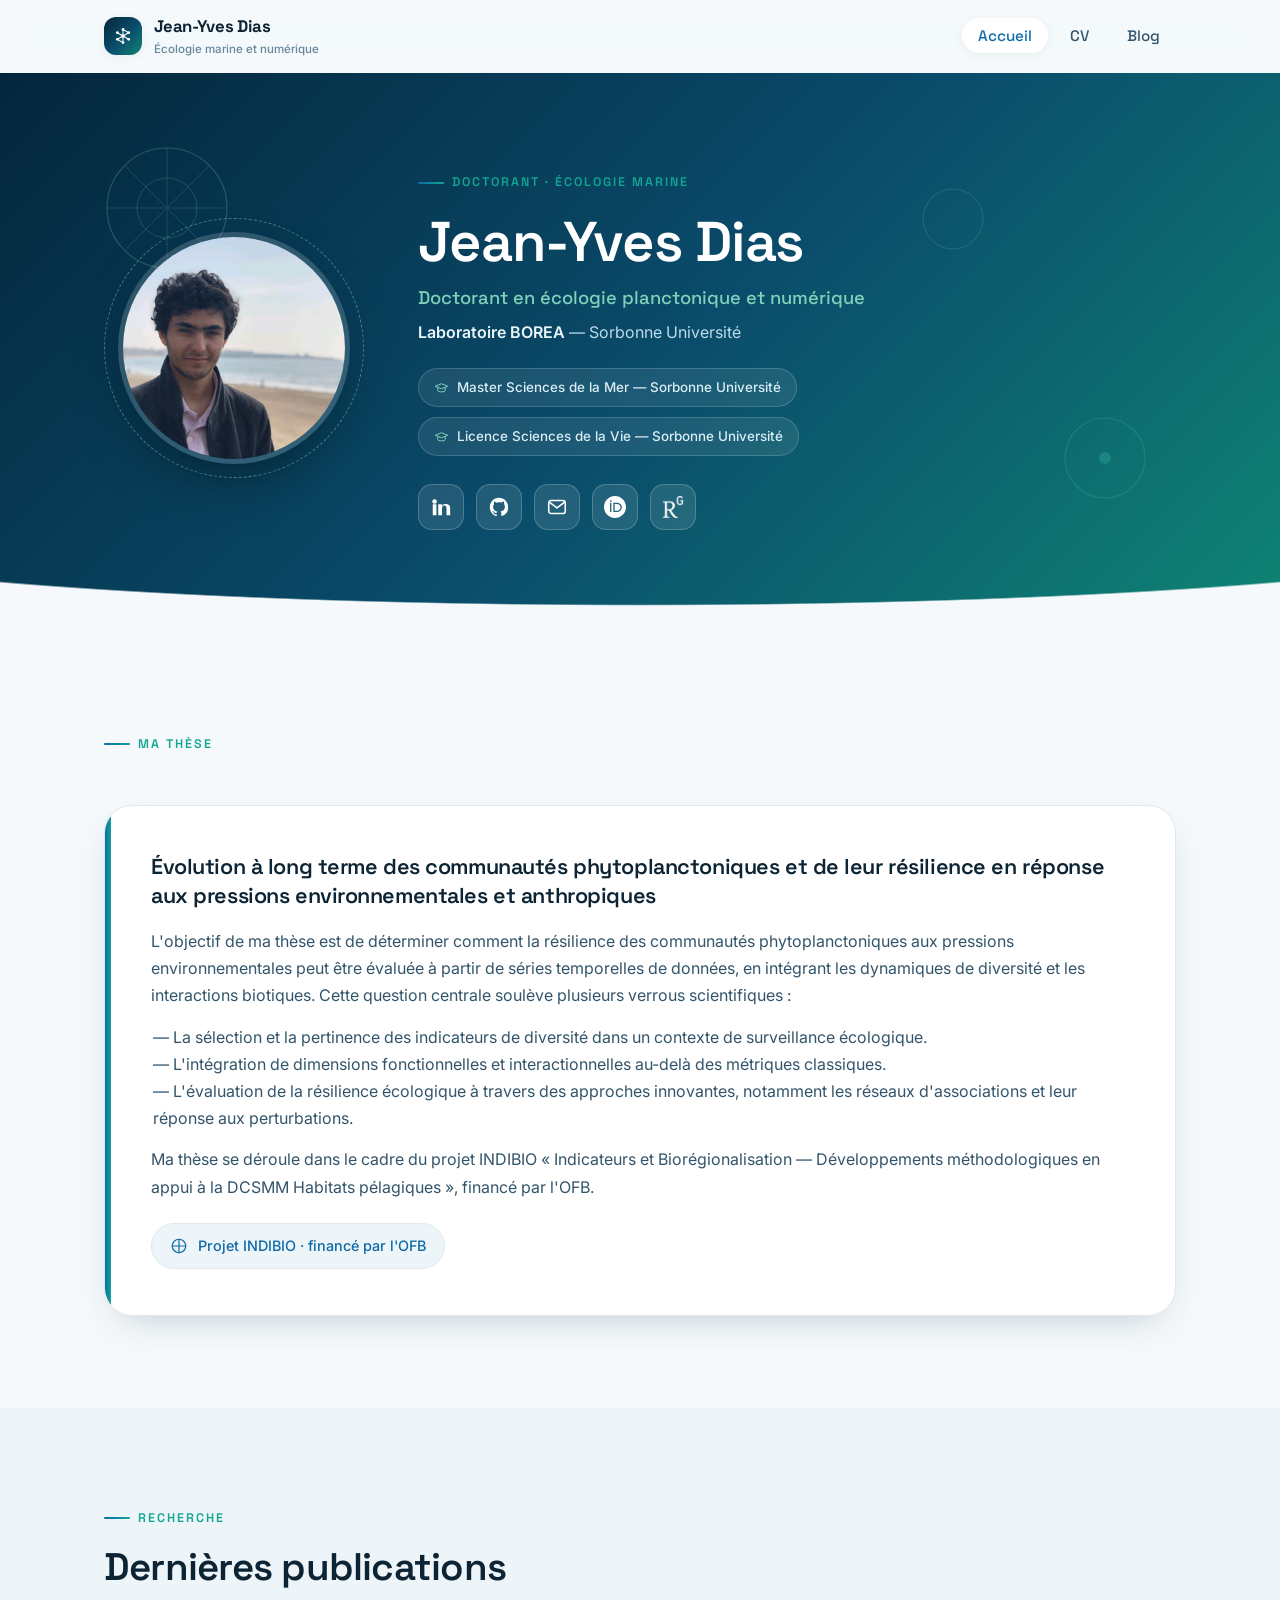
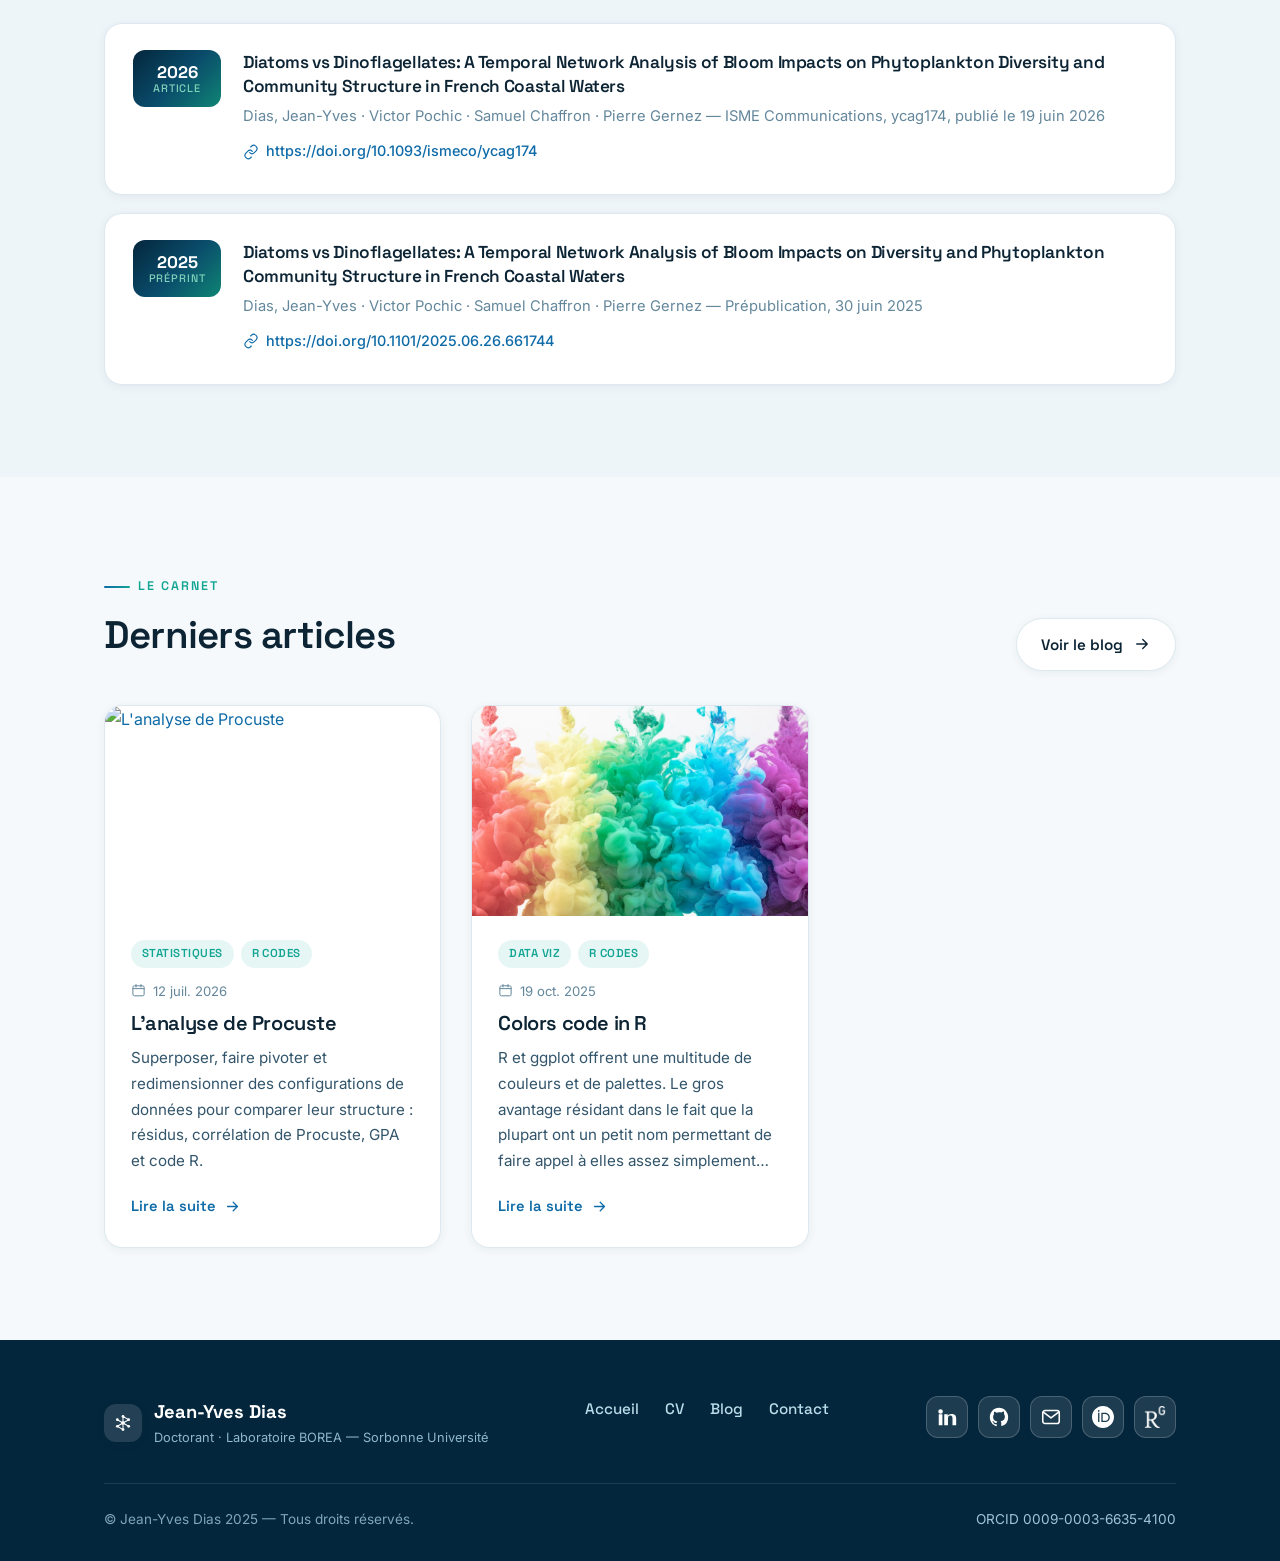
==== commit 894e2b51: "update" ====
--- a/index.html
+++ b/index.html
@@ -167,6 +167,23 @@
       </div>
       <div class="blog-grid">
         <article class="post-card reveal">
+          <a class="post-card__media" href="blog/procrustes-analysis.html">
+            <img src="images/procrustes_blog.png" alt="L'analyse de Procuste">
+          </a>
+          <div class="post-card__body">
+            <div class="post-card__tags"><span class="tag">Statistiques</span><span class="tag">R codes</span></div>
+            <p class="post-card__date">
+              <svg viewBox="0 0 24 24" fill="none"><rect x="3" y="4.5" width="18" height="16" rx="2.5" stroke="currentColor" stroke-width="1.6"/><path d="M3 9h18M8 2.5v4M16 2.5v4" stroke="currentColor" stroke-width="1.6" stroke-linecap="round"/></svg>
+              12 juil. 2026
+            </p>
+            <h3><a href="blog/procrustes-analysis.html">L'analyse de Procuste</a></h3>
+            <p class="post-card__excerpt">Superposer, faire pivoter et redimensionner des configurations de données pour comparer leur structure : résidus, corrélation de Procuste, GPA et code R.</p>
+            <a class="post-card__more" href="blog/procrustes-analysis.html">Lire la suite
+              <svg viewBox="0 0 24 24" fill="none"><path d="M5 12h14M13 6l6 6-6 6" stroke="currentColor" stroke-width="1.8" stroke-linecap="round" stroke-linejoin="round"/></svg>
+            </a>
+          </div>
+        </article>
+        <article class="post-card reveal">
           <a class="post-card__media" href="blog/colors-code-in-r.html">
             <img src="images/photo-1558470598-a5dda9640f68.jpeg" alt="Palette de couleurs">
           </a>
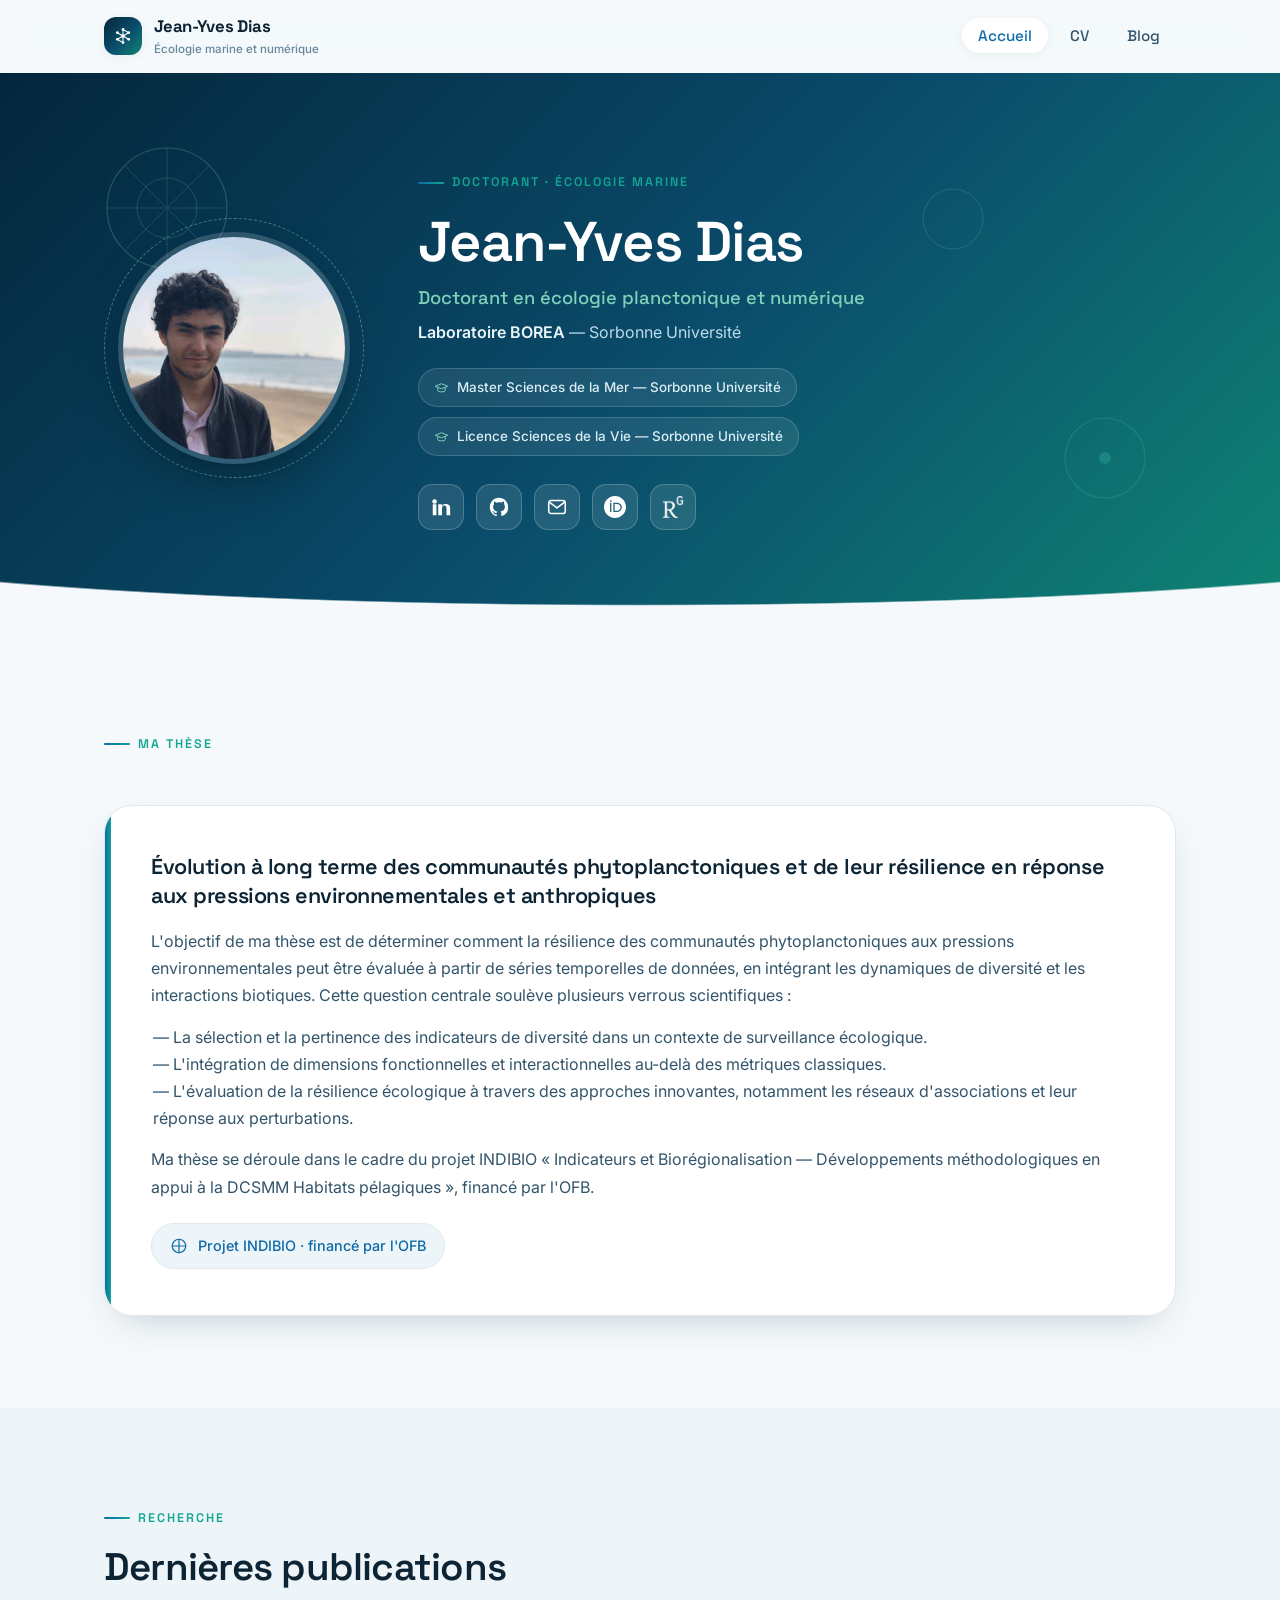
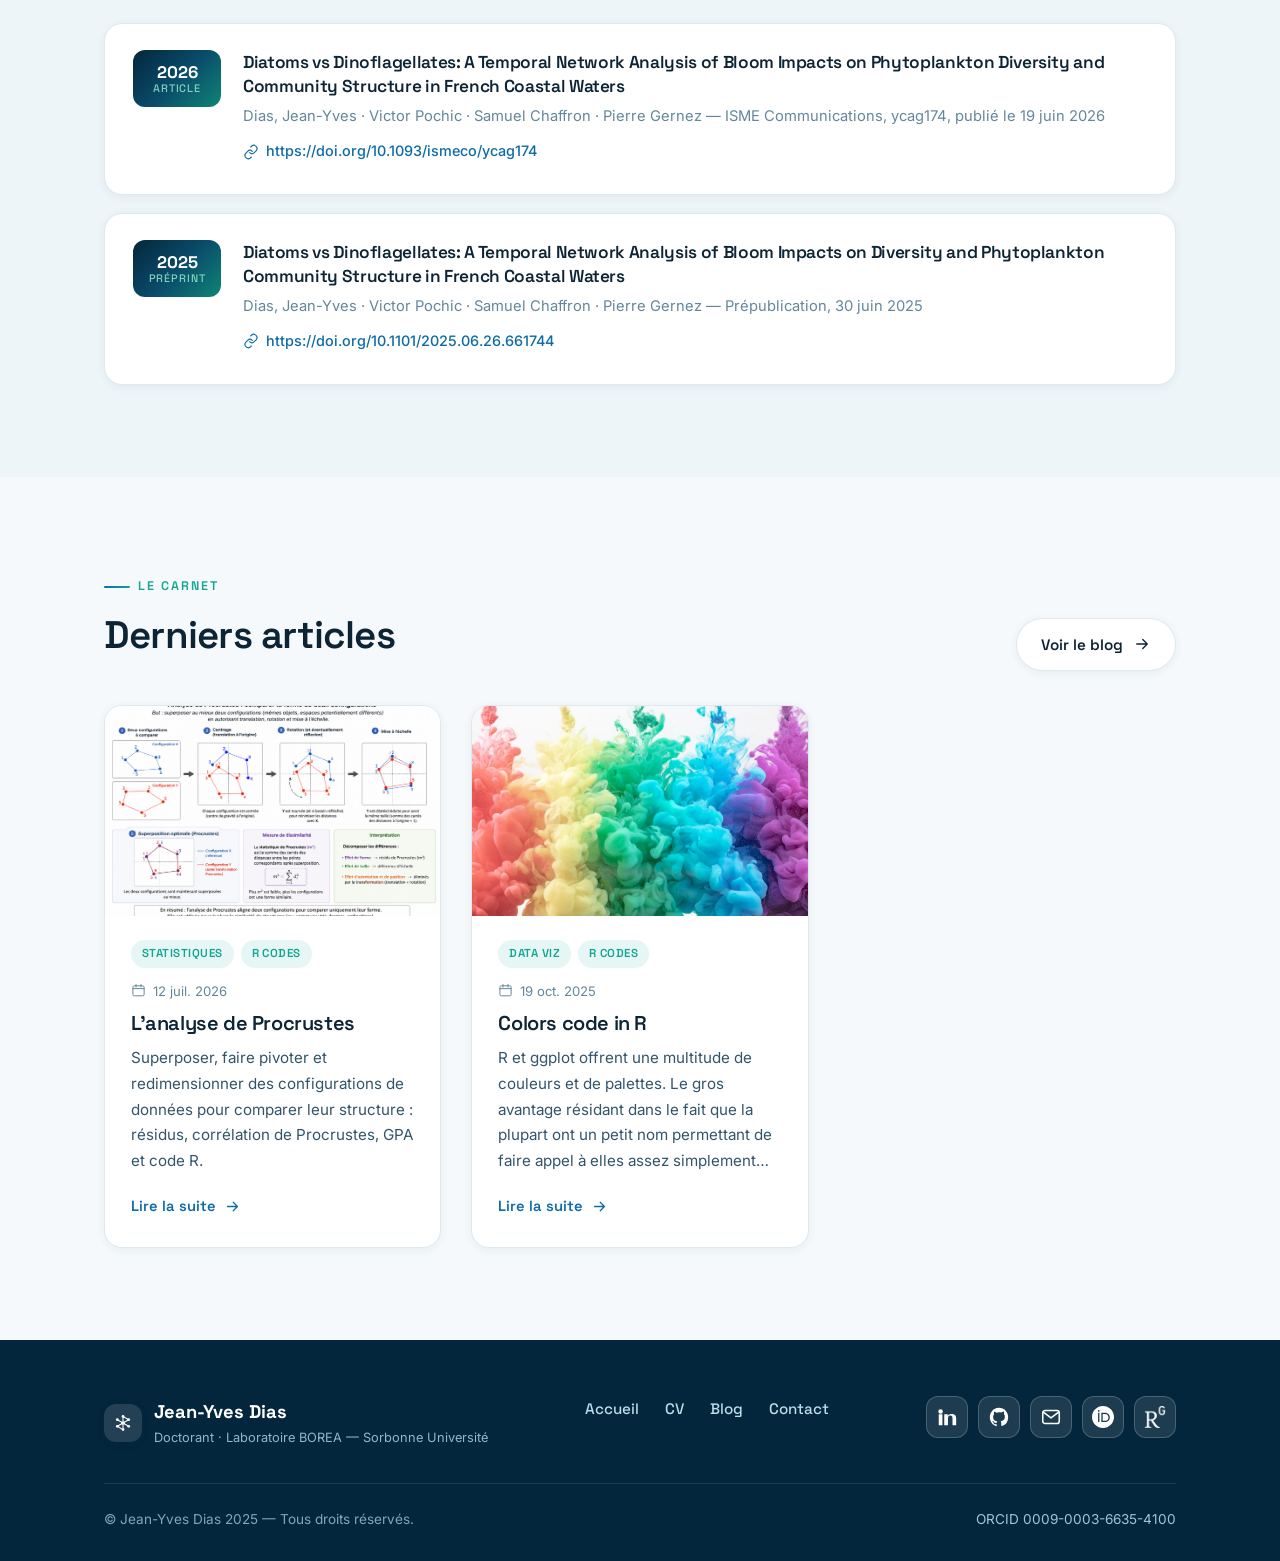
==== commit 36f6333f: "update" ====
--- a/index.html
+++ b/index.html
@@ -168,7 +168,7 @@
       <div class="blog-grid">
         <article class="post-card reveal">
           <a class="post-card__media" href="blog/procrustes-analysis.html">
-            <img src="images/procrustes_blog.png" alt="L'analyse de Procuste">
+            <img src="images/procrustes_blog.png" alt="L'analyse de Procrustes">
           </a>
           <div class="post-card__body">
             <div class="post-card__tags"><span class="tag">Statistiques</span><span class="tag">R codes</span></div>
@@ -176,8 +176,8 @@
               <svg viewBox="0 0 24 24" fill="none"><rect x="3" y="4.5" width="18" height="16" rx="2.5" stroke="currentColor" stroke-width="1.6"/><path d="M3 9h18M8 2.5v4M16 2.5v4" stroke="currentColor" stroke-width="1.6" stroke-linecap="round"/></svg>
               12 juil. 2026
             </p>
-            <h3><a href="blog/procrustes-analysis.html">L'analyse de Procuste</a></h3>
-            <p class="post-card__excerpt">Superposer, faire pivoter et redimensionner des configurations de données pour comparer leur structure : résidus, corrélation de Procuste, GPA et code R.</p>
+            <h3><a href="blog/procrustes-analysis.html">L'analyse de Procrustes</a></h3>
+            <p class="post-card__excerpt">Superposer, faire pivoter et redimensionner des configurations de données pour comparer leur structure : résidus, corrélation de Procrustes, GPA et code R.</p>
             <a class="post-card__more" href="blog/procrustes-analysis.html">Lire la suite
               <svg viewBox="0 0 24 24" fill="none"><path d="M5 12h14M13 6l6 6-6 6" stroke="currentColor" stroke-width="1.8" stroke-linecap="round" stroke-linejoin="round"/></svg>
             </a>
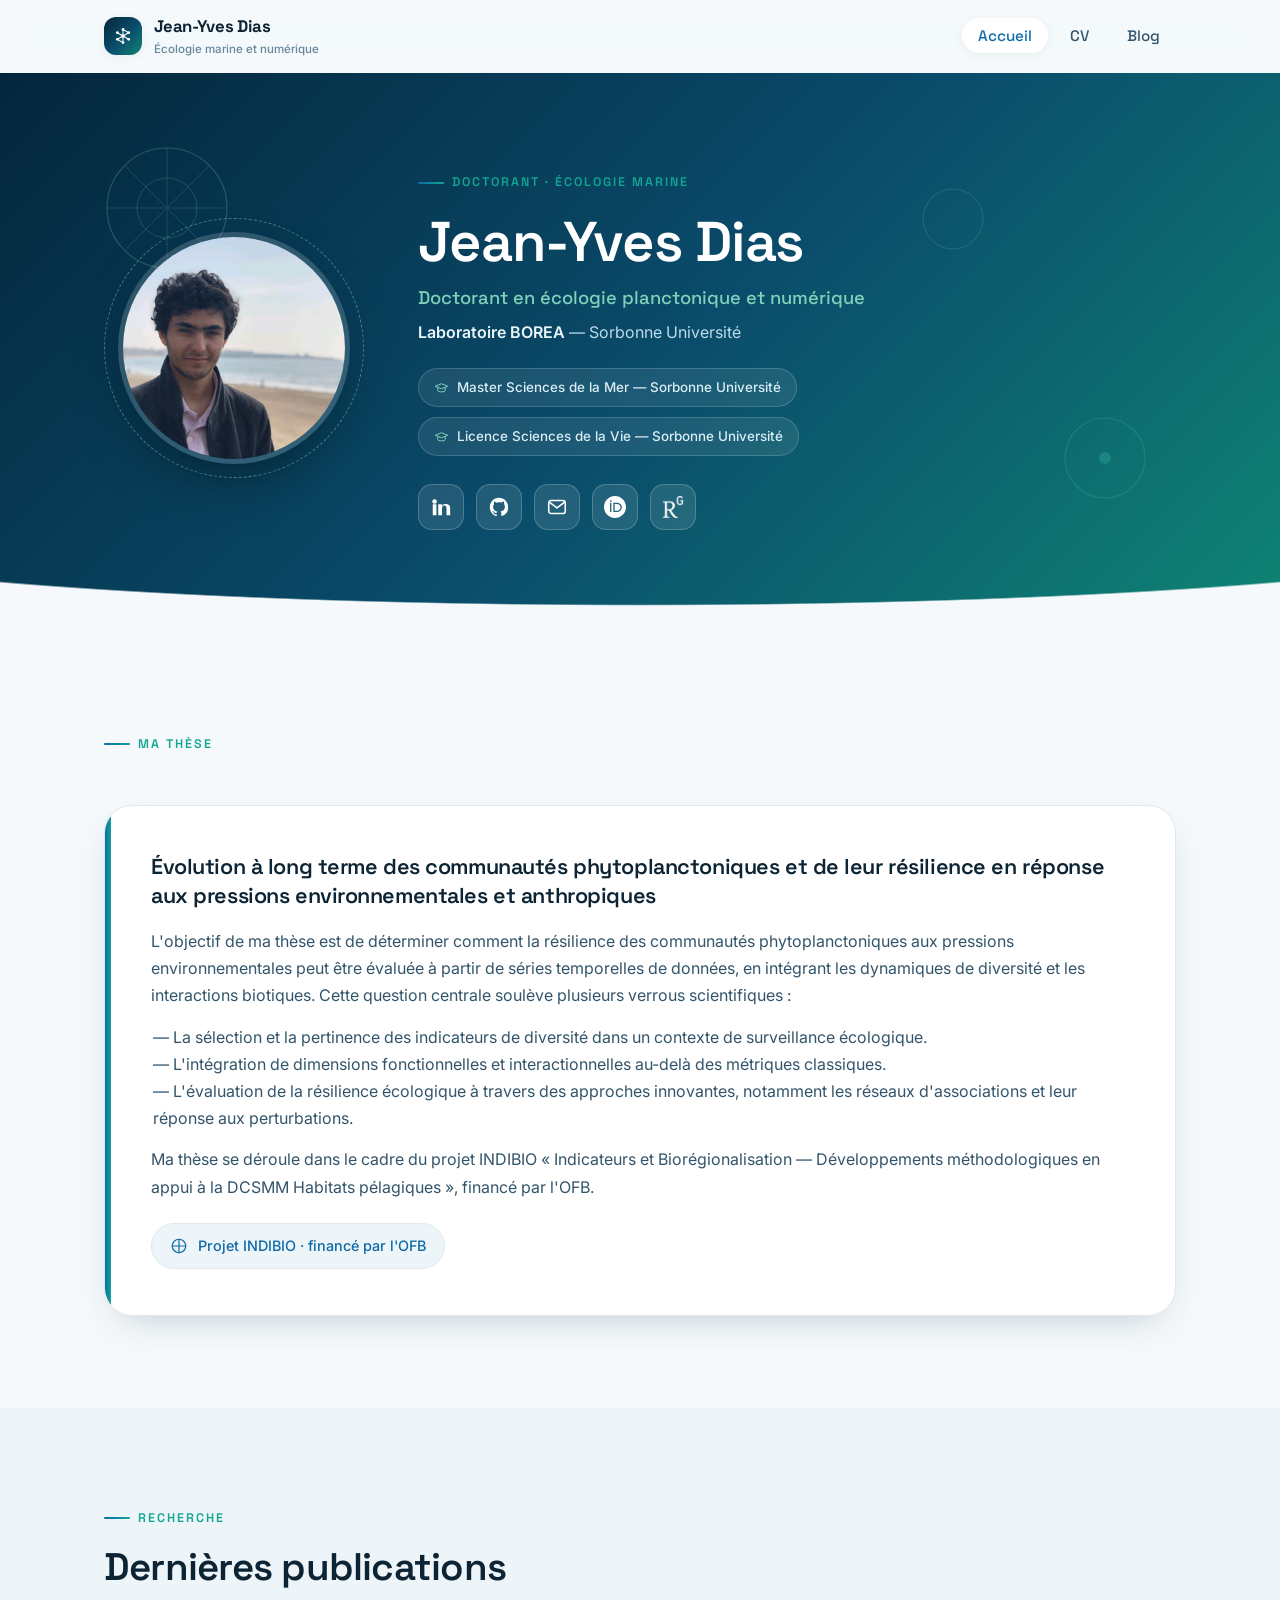
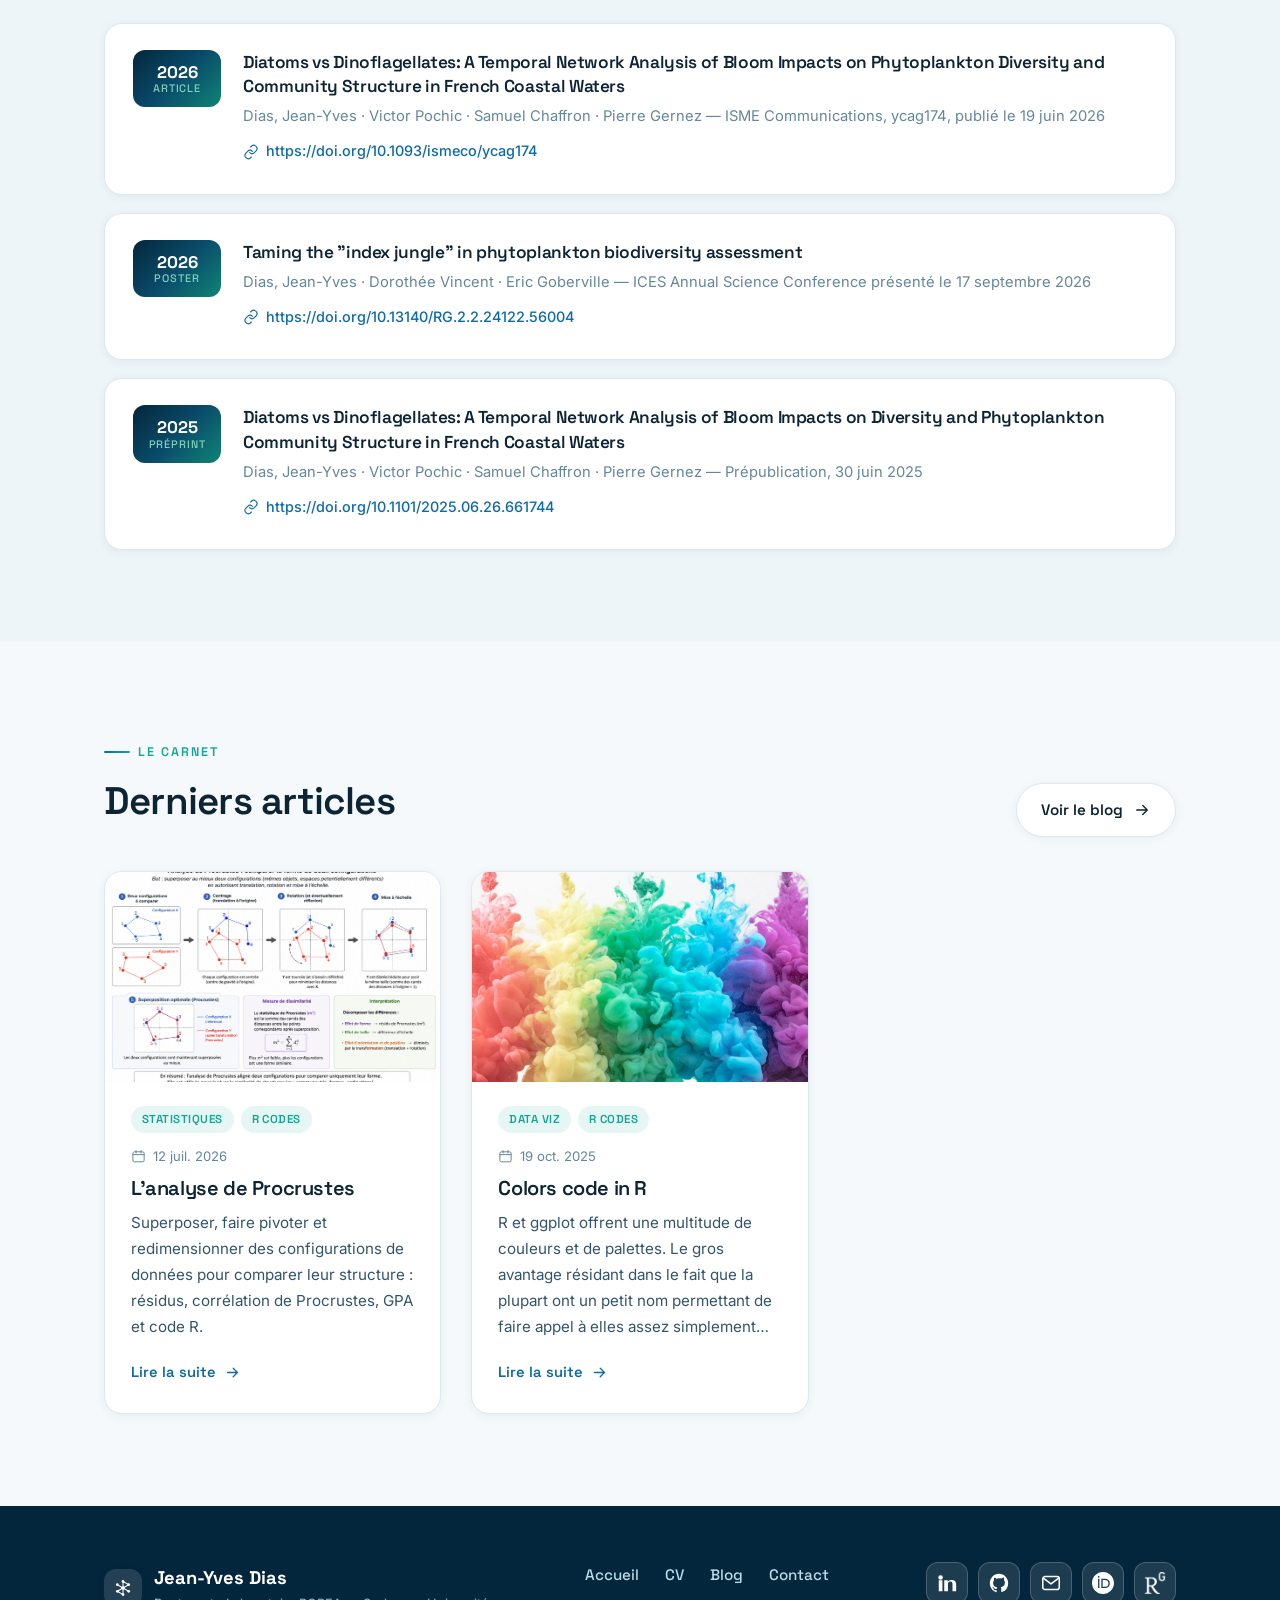
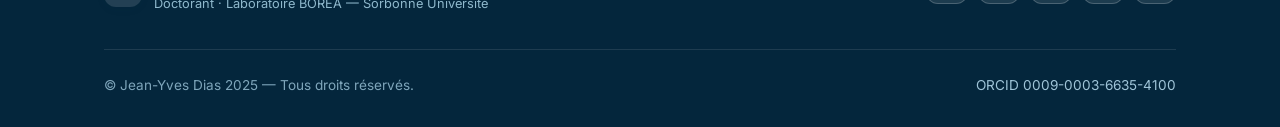
==== commit f6bf2579: "Add new publication entries for 2026" ====
--- a/index.html
+++ b/index.html
@@ -138,6 +138,18 @@
             </a>
           </div>
         </article>
+      <div class="pub-list">
+        <article class="pub reveal">
+          <div class="pub__year">2026<span>Poster</span></div>
+          <div>
+            <h3 class="pub__title">Taming the "index jungle" in phytoplankton biodiversity assessment</h3>
+            <p class="pub__meta">Dias, Jean-Yves · Dorothée Vincent · Eric Goberville — ICES Annual Science Conference présenté le 17 septembre 2026</p>
+            <a class="pub__doi" href="https://doi.org/10.13140/RG.2.2.24122.56004" target="_blank" rel="noopener">
+              <svg viewBox="0 0 24 24" fill="none"><path d="M10 13a5 5 0 0 0 7 0l3-3a5 5 0 0 0-7-7l-1.5 1.5" stroke="currentColor" stroke-width="1.7" stroke-linecap="round" stroke-linejoin="round"/><path d="M14 11a5 5 0 0 0-7 0l-3 3a5 5 0 0 0 7 7l1.5-1.5" stroke="currentColor" stroke-width="1.7" stroke-linecap="round" stroke-linejoin="round"/></svg>
+              https://doi.org/10.13140/RG.2.2.24122.56004
+            </a>
+          </div>
+        </article>
         <article class="pub reveal">
           <div class="pub__year">2025<span>Préprint</span></div>
           <div>
@@ -150,6 +162,7 @@
           </div>
         </article>
       </div>
+    </div>
     </div>
   </section>
 
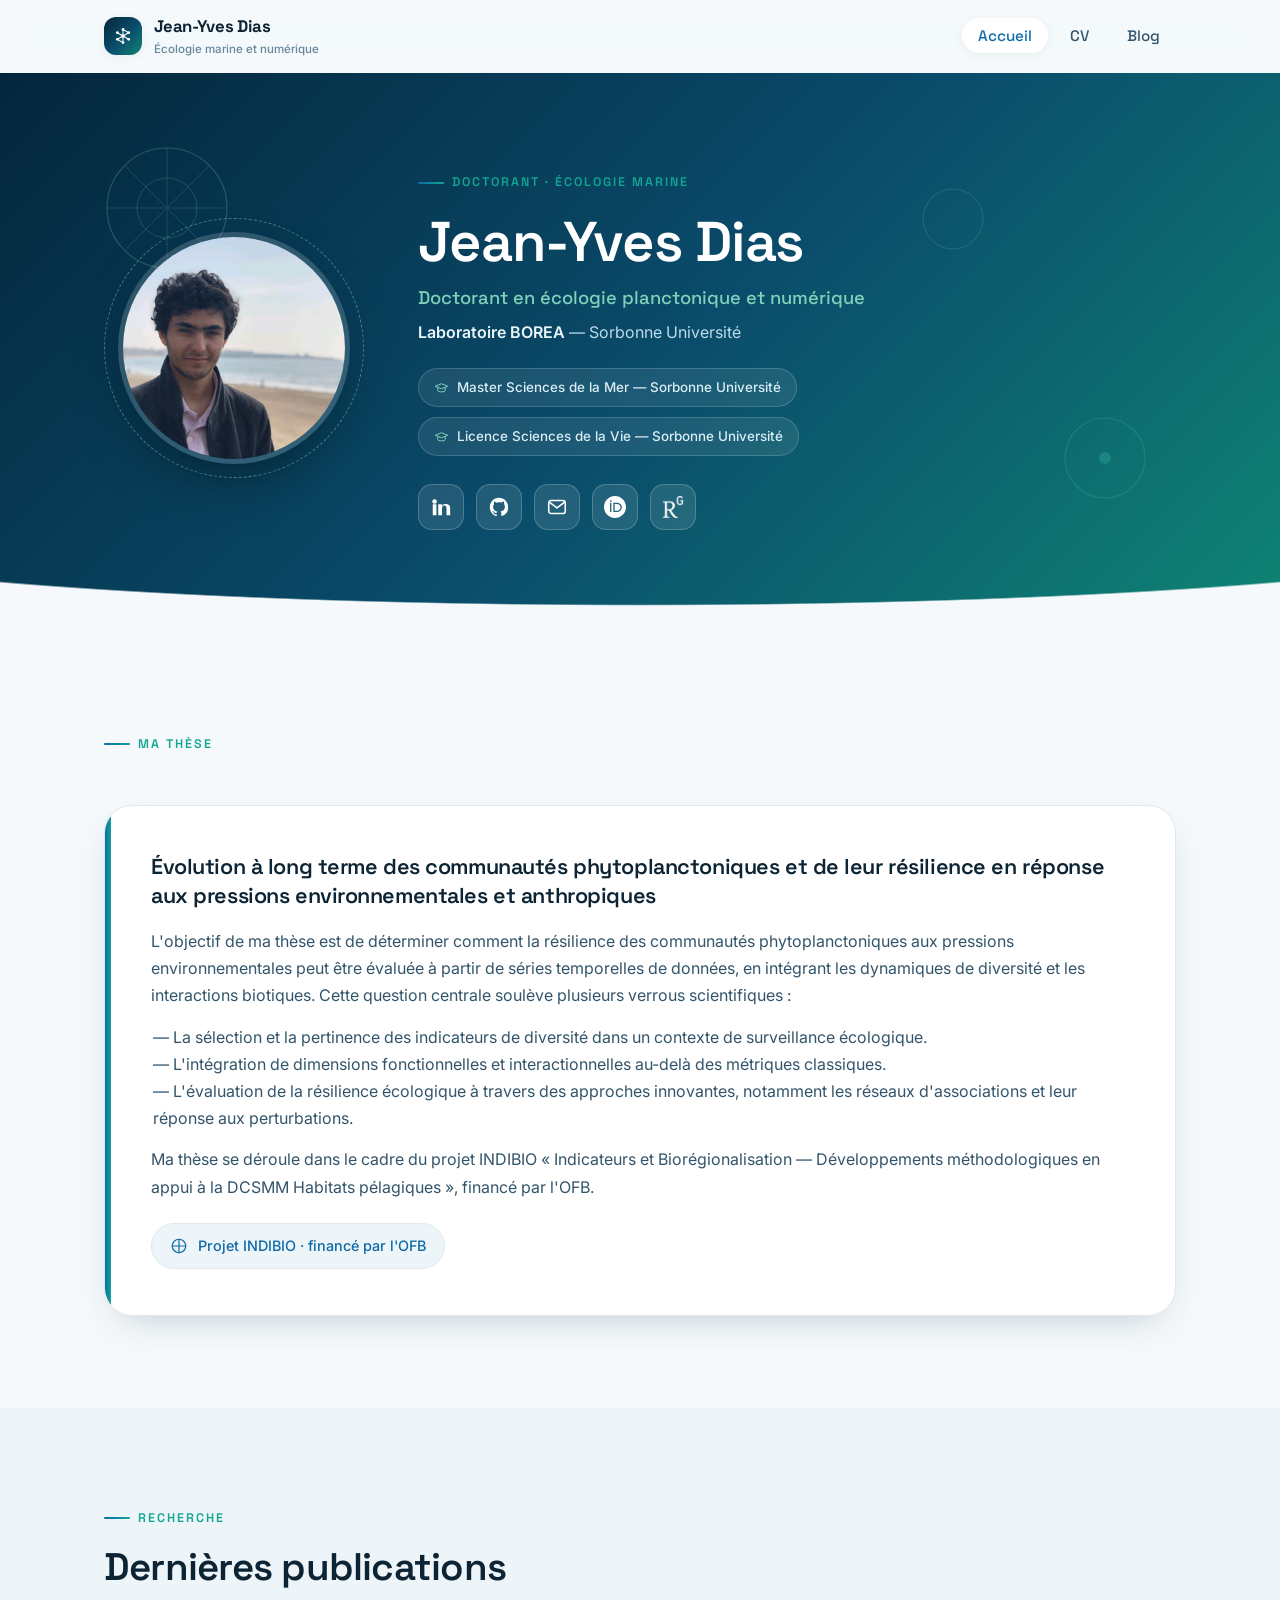
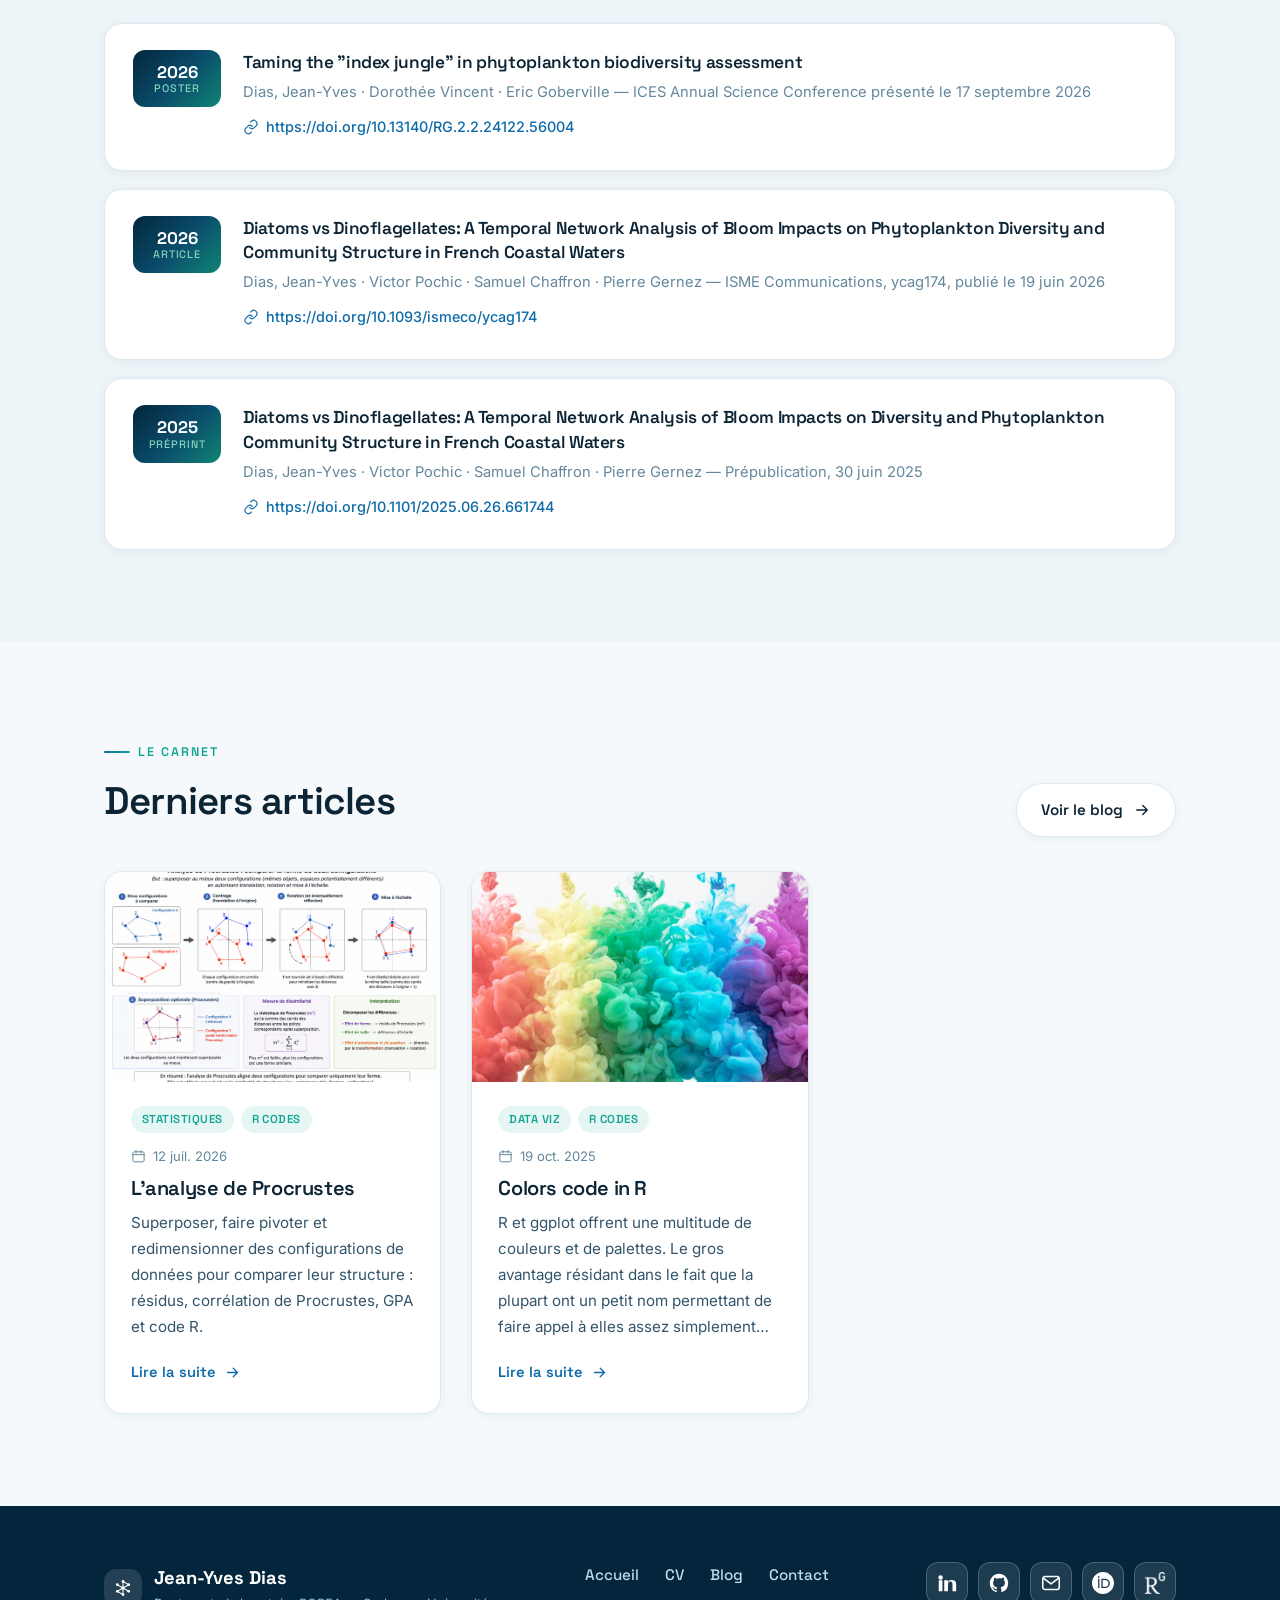
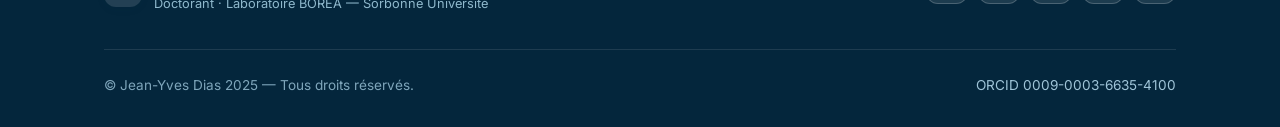
==== commit 5c202d5c: "Swap article and poster details in publications" ====
--- a/index.html
+++ b/index.html
@@ -128,6 +128,18 @@
       </div>
       <div class="pub-list">
         <article class="pub reveal">
+          <div class="pub__year">2026<span>Poster</span></div>
+          <div>
+            <h3 class="pub__title">Taming the "index jungle" in phytoplankton biodiversity assessment</h3>
+            <p class="pub__meta">Dias, Jean-Yves · Dorothée Vincent · Eric Goberville — ICES Annual Science Conference présenté le 17 septembre 2026</p>
+            <a class="pub__doi" href="https://doi.org/10.13140/RG.2.2.24122.56004" target="_blank" rel="noopener">
+              <svg viewBox="0 0 24 24" fill="none"><path d="M10 13a5 5 0 0 0 7 0l3-3a5 5 0 0 0-7-7l-1.5 1.5" stroke="currentColor" stroke-width="1.7" stroke-linecap="round" stroke-linejoin="round"/><path d="M14 11a5 5 0 0 0-7 0l-3 3a5 5 0 0 0 7 7l1.5-1.5" stroke="currentColor" stroke-width="1.7" stroke-linecap="round" stroke-linejoin="round"/></svg>
+              https://doi.org/10.13140/RG.2.2.24122.56004
+            </a>
+          </div>
+        </article>
+      <div class="pub-list">
+        <article class="pub reveal">
           <div class="pub__year">2026<span>Article</span></div>
           <div>
             <h3 class="pub__title">Diatoms vs Dinoflagellates: A Temporal Network Analysis of Bloom Impacts on Phytoplankton Diversity and Community Structure in French Coastal Waters</h3>
@@ -135,18 +147,6 @@
             <a class="pub__doi" href="https://doi.org/10.1093/ismeco/ycag174" target="_blank" rel="noopener">
               <svg viewBox="0 0 24 24" fill="none"><path d="M10 13a5 5 0 0 0 7 0l3-3a5 5 0 0 0-7-7l-1.5 1.5" stroke="currentColor" stroke-width="1.7" stroke-linecap="round" stroke-linejoin="round"/><path d="M14 11a5 5 0 0 0-7 0l-3 3a5 5 0 0 0 7 7l1.5-1.5" stroke="currentColor" stroke-width="1.7" stroke-linecap="round" stroke-linejoin="round"/></svg>
               https://doi.org/10.1093/ismeco/ycag174
-            </a>
-          </div>
-        </article>
-      <div class="pub-list">
-        <article class="pub reveal">
-          <div class="pub__year">2026<span>Poster</span></div>
-          <div>
-            <h3 class="pub__title">Taming the "index jungle" in phytoplankton biodiversity assessment</h3>
-            <p class="pub__meta">Dias, Jean-Yves · Dorothée Vincent · Eric Goberville — ICES Annual Science Conference présenté le 17 septembre 2026</p>
-            <a class="pub__doi" href="https://doi.org/10.13140/RG.2.2.24122.56004" target="_blank" rel="noopener">
-              <svg viewBox="0 0 24 24" fill="none"><path d="M10 13a5 5 0 0 0 7 0l3-3a5 5 0 0 0-7-7l-1.5 1.5" stroke="currentColor" stroke-width="1.7" stroke-linecap="round" stroke-linejoin="round"/><path d="M14 11a5 5 0 0 0-7 0l-3 3a5 5 0 0 0 7 7l1.5-1.5" stroke="currentColor" stroke-width="1.7" stroke-linecap="round" stroke-linejoin="round"/></svg>
-              https://doi.org/10.13140/RG.2.2.24122.56004
             </a>
           </div>
         </article>
